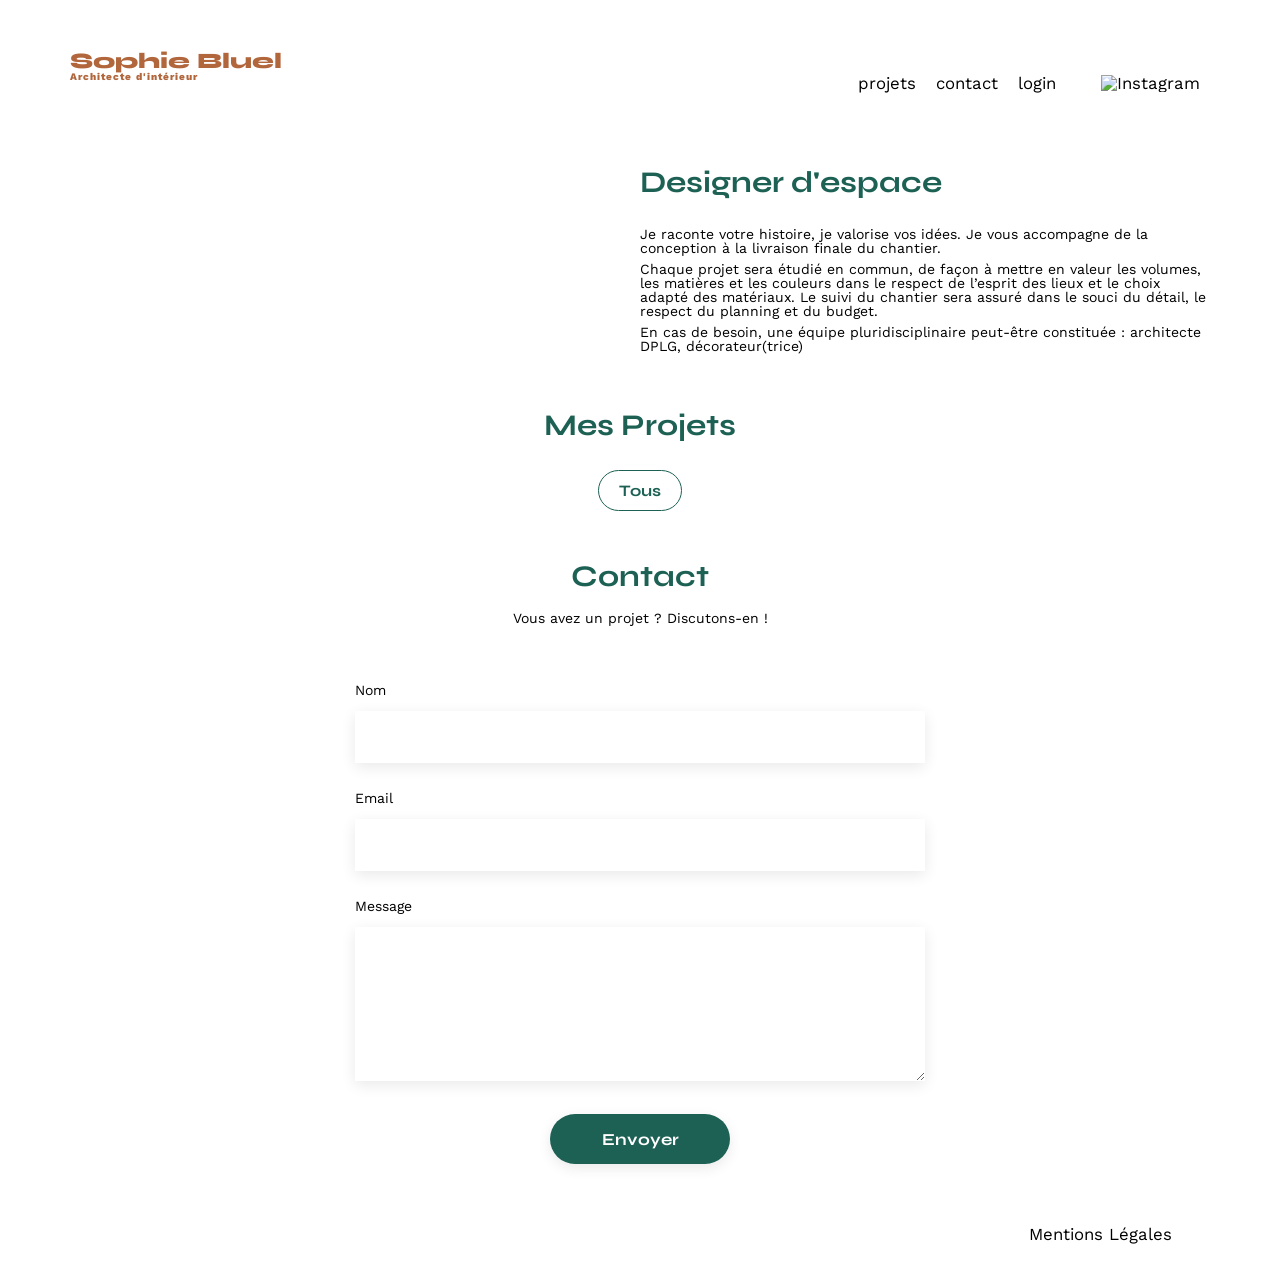
==== FrontEnd/index.html @ 114175ca "Merge b07955d973a22fbc5190216013fa1b9a72b80af2 into 6a2c506137b796007bea03a1b66c181519f3fa3a" ====
<!DOCTYPE html>
<html lang="fr">

<head>
	<meta charset="UTF-8">
	<title>Sophie Bluel - Architecte d'intérieur</title>
	<meta name="viewport" content="width=device-width, initial-scale=1.0">
	<link rel="preconnect" href="https://fonts.googleapis.com">
	<link rel="preconnect" href="https://fonts.gstatic.com" crossorigin>
	<link href="https://fonts.googleapis.com/css2?family=Syne:wght@700;800&family=Work+Sans&display=swap"
		rel="stylesheet">
	<meta name="description" content="">
	<link rel="stylesheet" href="./assets/style.css">
	<script src="https://kit.fontawesome.com/73db696eb9.js" crossorigin="anonymous"></script>
</head>

<body>
	<div class="modaleGrey"></div>
		<dialog class="fermetureModale"><button id="close_back_galery">X</button>
			<!-- <span><i class="fa-solid fa-xmark"></i></span> -->
			<p>Galerie photo</p>

			<div id="back_galery" class="trash-absolute"></div>
			<!-- <span><i class="fa-solid fa-xmark"></i></span> -->

			<form method="dialog">
				<div>
				</div>

				<div class="trait">
				</div>
				<input type="submit" value="Ajouter une photo">
			</form>
		</dialog>
	

	<header>
		<h1>Sophie Bluel <span>Architecte d'intérieur</span></h1>
		<nav>
			<ul>
				<li><a href="#portfolio">projets</a></li>
				<li><a href="#contact">contact</a></li>
				<li id="login_link"><a href="./login.html">login</a></li>
				<li class="insta"><img src="./assets/icons/instagram.png" alt="Instagram"></li>
			</ul>
		</nav>
	</header>
	<main>
		<section id="introduction">
			<figure>
				<img src="./assets/images/sophie-bluel.png" alt="">
			</figure>
			<article>
				<h2>Designer d'espace</h2>
				<p>Je raconte votre histoire, je valorise vos idées. Je vous accompagne de la conception à la livraison
					finale du chantier.</p>
				<p>Chaque projet sera étudié en commun, de façon à mettre en valeur les volumes, les matières et les
					couleurs dans le respect de l’esprit des lieux et le choix adapté des matériaux. Le suivi du
					chantier sera assuré dans le souci du détail, le respect du planning et du budget.</p>
				<p>En cas de besoin, une équipe pluridisciplinaire peut-être constituée : architecte DPLG,
					décorateur(trice)</p>
			</article>
		</section>
		<section id="portfolio">
			<!-- <img class="logo-Modifier"  src="assets/images/Vector (8).png" alt="logo"> -->
			<h2>Mes Projets</h2>
			<div id="images" class="gallery">
				<figure>
					<img src="assets/images/abajour-tahina.png" alt="Abajour Tahina">
					<figcaption>Abajour Tahina</figcaption>
				</figure>
				<figure>
					<img src="assets/images/appartement-paris-v.png" alt="Appartement Paris V">
					<figcaption>Appartement Paris V</figcaption>
				</figure>
				<figure>
					<img src="assets/images/restaurant-sushisen-londres.png" alt="Restaurant Sushisen - Londres">
					<figcaption>Restaurant Sushisen - Londres</figcaption>
				</figure>
				<figure>
					<img src="assets/images/la-balisiere.png" alt="Villa “La Balisiere” - Port Louis">
					<figcaption>Villa “La Balisiere” - Port Louis</figcaption>
				</figure>
				<figure>
					<img src="assets/images/structures-thermopolis.png" alt="Structures Thermopolis">
					<figcaption>Structures Thermopolis</figcaption>
				</figure>
				<figure>
					<img src="assets/images/appartement-paris-x.png" alt="Appartement Paris X">
					<figcaption>Appartement Paris X</figcaption>
				</figure>
				<figure>
					<img src="assets/images/le-coteau-cassis.png" alt="Pavillon “Le coteau” - Cassis">
					<figcaption>Pavillon “Le coteau” - Cassis</figcaption>
				</figure>
				<figure>
					<img src="assets/images/villa-ferneze.png" alt="Villa Ferneze - Isola d’Elba">
					<figcaption>Villa Ferneze - Isola d’Elba</figcaption>
				</figure>
				<figure>
					<img src="assets/images/appartement-paris-xviii.png" alt="Appartement Paris XVIII">
					<figcaption>Appartement Paris XVIII</figcaption>
				</figure>
				<figure>
					<img src="assets/images/bar-lullaby-paris.png" alt="Bar “Lullaby” - Paris">
					<figcaption>Bar “Lullaby” - Paris</figcaption>
				</figure>
				<figure>
					<img src="assets/images/hotel-first-arte-new-delhi.png" alt="Hotel First Arte - New Delhi">
					<figcaption>Hotel First Arte - New Delhi</figcaption>
				</figure>
			</div>
		</section>
		<section id="contact">
			<h2>Contact</h2>
			<p>Vous avez un projet ? Discutons-en !</p>
			<form action="#" method="post">
				<label for="name">Nom</label>
				<input type="text" name="name" id="name">
				<label for="email">Email</label>
				<input type="email" name="email" id="email">
				<label for="message">Message</label>
				<textarea name="message" id="message" cols="30" rows="10"></textarea>
				<input type="submit" value="Envoyer">
			</form>
		</section>
	</main>

	<footer>
		<nav>
			<ul>
				<li>Mentions Légales</li>
			</ul>
		</nav>
	</footer>
	<script src="./js/functions.js"></script>
	<script src="./js/categories.js" defer></script>
	<script src="./js/works.js" defer></script>
	<script src="./js/fetch.js" defer></script>
	<script src="./index.js" defer></script>
</body>

</html>
---- FrontEnd/assets/style.css ----
/* http://meyerweb.com/eric/tools/css/reset/
   v2.0 | 20110126
   License: none (public domain)
*/

html,
body,
div,
span,
applet,
object,
iframe,
h1,
h2,
h3,
h4,
h5,
h6,
p,
blockquote,
pre,
a,
abbr,
acronym,
address,
big,
cite,
code,
del,
dfn,
em,
img,
ins,
kbd,
q,
s,
samp,
small,
strike,
strong,
sub,
sup,
tt,
var,
b,
u,
i,
center,
dl,
dt,
dd,
ol,
ul,
li,
fieldset,
form,
label,
legend,
table,
caption,
tbody,
tfoot,
thead,
tr,
th,
td,
article,
aside,
canvas,
details,
embed,
figure,
figcaption,
footer,
header,
hgroup,
menu,
nav,
output,
ruby,
section,
summary,
time,
mark,
audio,
video {
	margin: 0;
	padding: 0;
	border: 0;
	font-size: 100%;
	font: inherit;
	vertical-align: baseline;
}

/* HTML5 display-role reset for older browsers */
article,
aside,
details,
figcaption,
figure,
footer,
header,
hgroup,
menu,
nav,
section {
	display: block;
}

body {
	line-height: 1;
}

ol,
ul {
	list-style: none;
}

blockquote,
q {
	quotes: none;
}

blockquote:before,
blockquote:after,
q:before,
q:after {
	content: '';
	content: none;
}

table {
	border-collapse: collapse;
	border-spacing: 0;
}

/** end reset css**/
body {
	max-width: 1140px;
	margin: auto;
	font-family: 'Work Sans';
	font-size: 14px;
}

header {
	display: flex;
	justify-content: space-between;
	margin: 50px 0
}

section {
	margin: 50px 0
}

h1 {
	display: flex;
	flex-direction: column;
	font-family: 'Syne';
	font-size: 22px;
	font-weight: 800;
	color: #B1663C
}

h1>span {
	font-family: 'Work Sans';
	font-size: 10px;
	letter-spacing: 0.1em;
	;
}

h2 {
	font-family: 'Syne';
	font-weight: 700;
	font-size: 30px;
	color: #1D6154
}

nav ul {
	display: flex;
	align-items: center;
	list-style-type: none;

}

nav li {
	padding: 0 10px;
	font-size: 1.2em;
}

li:hover {
	color: #B1663C;
}

#introduction {
	display: flex;
	align-items: center;
}

#introduction figure {
	flex: 1
}

#introduction img {
	display: block;
	margin: auto;
	width: 80%;
}

#introduction article {
	flex: 1
}

#introduction h2 {
	margin-bottom: 1em;
}

#introduction p {
	margin-bottom: 0.5em;
}

#portfolio h2 {
	text-align: center;
	margin-bottom: 1em;
}

.gallery {
	width: 100%;
	display: grid;
	grid-template-columns: 1fr 1fr 1fr;
	grid-column-gap: 20px;
	grid-row-gap: 20px;
}

.gallery img {
	width: 100%;

}

#contact {
	width: 50%;
	margin: auto;
}

#contact>* {
	text-align: center;

}

#contact h2 {
	margin-bottom: 20px;
}

#contact form {
	text-align: left;
	margin-top: 30px;
	display: flex;
	flex-direction: column;
}

#contact input {
	height: 50px;
	font-size: 1.2em;
	border: none;
	box-shadow: 0px 4px 14px rgba(0, 0, 0, 0.09);
}

#contact label {
	margin: 2em 0 1em 0;
}

#contact textarea {
	border: none;
	box-shadow: 0px 4px 14px rgba(0, 0, 0, 0.09);
}

input[type="submit"] {
	font-family: 'Syne';
	font-weight: 700;
	color: white;
	background-color: #1D6154;
	margin: 2em auto;
	width: 180px;
	text-align: center;
	border-radius: 60px;
}

footer nav ul {
	display: flex;
	justify-content: flex-end;
	margin: 2em
}

/* MODALE */

.fermetureModale {

	width: 75%;
	height: 409px;
	top: 20%;
	left: 12.5%;
	border-radius: 10px;
	overflow-y: scroll;
	z-index: 2
}

.galery-item {
	width: 70px;
}
.galery-item img {
	width: 100%;
}

.fermetureModale p,
input {
	display: flex;
	text-align: center;
	justify-content: center;
}

.fermetureModale p {
	padding-top: 40px;
	font-family: Work Sans;
	font-size: 26px;
	font-weight: 400;
	line-height: 30px;
	letter-spacing: 0em;
	text-align: center;

}

.fermetureModale button {
	font-weight: bolder;
	background-color: white;
	border: transparent;
	float: right;
}


#back_galery,
img {

	display: grid;
	grid-template-columns: 1fr 1fr 1fr 1fr 1fr;
	grid-column-gap: 10px;
	padding-left: 25px;
	padding-top: 25px;
	padding-bottom: 25px;
	
	
}
.image {
	position: relative;
}

.fa-solid  .fa-trash-can {
	position: absolute;
}



.trait
{
	margin: auto;
width:400px;
border:1px solid black;

border: 1px solid #B3B3B3; 








}
 .modaleGrey {
	display: flex;
    background: #0000004D;
} 
.modaleGrey.opened {
	position: fixed;
    width: 100vw;
    top: 0;
    left: 0;
    bottom: 0;
    right: 0;
    height: 100vh;
	z-index: 1;
}

/* img {
	
}
.fa-solid  {
	background-color: pink;
	position: absolute;
} */
/* .fa-solid {

}
.galerie  img {
	
} */

/* .trash-absolute{
	position: relative;
} */
/* .back_galery .image  {
	position: relative;
}
/* .fa-solid , .fa-trash-can  {
	background-color: red;
	position: absolute;

} */


button {
	font-family: 'Syne';
	padding: 10px 20px;
	margin: 0 5px;
	border: 1px solid #1D6154;
	border-radius: 25px;
	color: #1D6154;
	background-color: white;
	font-size: 16px;
	font-weight: 700;
	cursor: pointer;

	transition: all 400ms;

}

button:active,
button:hover,
button.selected {
	background-color: #1D6154;
	color: white;
	transform: scale(0.99);
}

.categories {
	justify-content: center;
	text-align: center;
	align-items: center;
}

li a {
	color: black;
	text-decoration: none;
}

h2 button {
	background-color: white;
	border: white;
	color: #000000;
	font-weight: lighter;
	font-family: Work Sans;
	font-size: 14px;
	font-weight: 400;
	line-height: 16px;
	letter-spacing: 0em;
	text-align: center;

}

.logo-Modifier {
	width: 15.58px;
	height: 15.58px;
	top: 735px;
	left: 846px;

}

/* .logo-Modifier h2 {
	display: flex;
}

#portfolio    button .logo-Modifier {
	display: inline;
	justify-content: center;
} */

figcaption {
	padding-left: 25px;
}

.insta {
	/* padding-bottom: 10px; */
	/* padding: 0;
	margin: 0; */

}
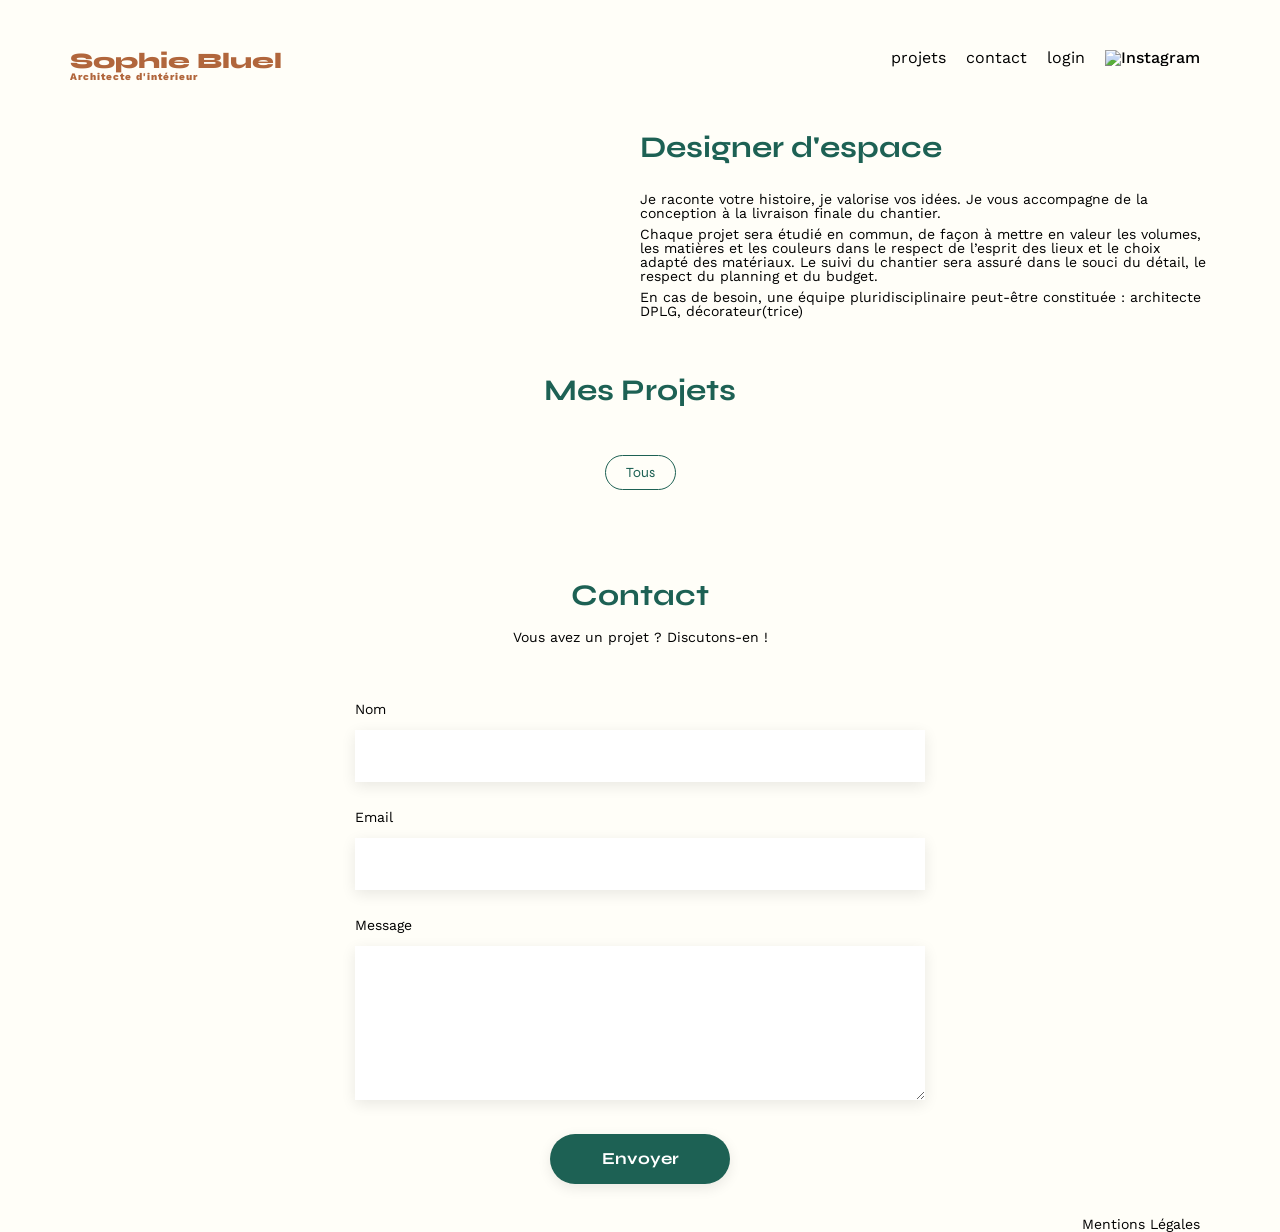
==== commit 695675d9: "Merge 4afb809fd4daee05f234c0c4bb72865e2c41f812 into 6a2c506137b796007bea03a1b66c181519f3fa3a" ====
--- a/FrontEnd/index.html
+++ b/FrontEnd/index.html
@@ -1,143 +1,148 @@
 <!DOCTYPE html>
 <html lang="fr">
-
 <head>
 	<meta charset="UTF-8">
 	<title>Sophie Bluel - Architecte d'intérieur</title>
 	<meta name="viewport" content="width=device-width, initial-scale=1.0">
 	<link rel="preconnect" href="https://fonts.googleapis.com">
 	<link rel="preconnect" href="https://fonts.gstatic.com" crossorigin>
-	<link href="https://fonts.googleapis.com/css2?family=Syne:wght@700;800&family=Work+Sans&display=swap"
-		rel="stylesheet">
+	<link href="https://fonts.googleapis.com/css2?family=Syne:wght@700;800&family=Work+Sans&display=swap" rel="stylesheet">
 	<meta name="description" content="">
 	<link rel="stylesheet" href="./assets/style.css">
-	<script src="https://kit.fontawesome.com/73db696eb9.js" crossorigin="anonymous"></script>
+	<script type="module" src="index.js"></script>
+	<script src="https://kit.fontawesome.com/e547d28caf.js" crossorigin="anonymous"></script>
+		
 </head>
+<body>
+<header>
+	<div>
+        <p id="bandeau-edition"><i class="fa-regular fa-pen-to-square"></i> Mode édition</p>
+    </div>
+    <div id="title-and-nav">
+        <a href="index.html">
+    <h1>Sophie Bluel <span>Architecte d'intérieur</span></h1>
+        </a>
+	<nav>
+		<ul>
+			<li>projets</li>
+			<li>contact</li>
+			<a>
+				<li id="authText">login</li>
+			</a>
+			<li><img src="./assets/icons/instagram.png" alt="Instagram"></li>
+		</ul>
+	</nav>
+	</div>
+</header>
+<main>
+	<section id="introduction">
+		<figure>
+			<img src="./assets/images/sophie-bluel.png" alt="">
+		</figure>
+		<article>
+			<h2>Designer d'espace</h2>
+			<p>Je raconte votre histoire, je valorise vos idées. Je vous accompagne de la conception à la livraison finale du chantier.</p>
+			<p>Chaque projet sera étudié en commun, de façon à mettre en valeur les volumes, les matières et les couleurs dans le respect de l’esprit des lieux et le choix adapté des matériaux. Le suivi du chantier sera assuré dans le souci du détail, le respect du planning et du budget.</p>
+			<p>En cas de besoin, une équipe pluridisciplinaire peut-être constituée : architecte DPLG, décorateur(trice)</p>
+		</article>
+	</section>
 
-<body>
-	<div class="modaleGrey"></div>
-		<dialog class="fermetureModale"><button id="close_back_galery">X</button>
-			<!-- <span><i class="fa-solid fa-xmark"></i></span> -->
-			<p>Galerie photo</p>
+	<section id="portfolio">
+		<div id="mes-projets-logged-in">
+		<h2>Mes Projets</h2>
+		<button id="openModal"><i class="fa-regular fa-pen-to-square"></i> modifier</button>
+		</div>
+		<div id="categories_id" class="categories">
+			<button id="Tous">Tous</button>
+		</div>
+		<div id="gallery_id" class="gallery">
+		</div>
+	</section>
 
-			<div id="back_galery" class="trash-absolute"></div>
-			<!-- <span><i class="fa-solid fa-xmark"></i></span> -->
+	<section id="firstModal" class="modal">
+		<div class="modal-content">
+			<i class="close-modal fa-solid fa-xmark"></i>
+			<h3 class="titre-modal">Galerie photo</h3>
+				<div id="mini_gallery_id" class="mini_gallery">
+				</div>
+			</br>
+			<hr style="border: 0; border-top: 1px solid #888;">
+			<div id="addPhotoModal-btn-zone">
+				<button id="addPhotoModalBtn" class="ajoutPhoto">Ajouter une photo</button>	
+			</div>
+		</div>
+	</section>
 
-			<form method="dialog">
-				<div>
+	<section id="addPhotoModal" class="modal">
+		<div class="modal-content">
+			<button class="return-button"><i class="fa-solid fa-arrow-left"></i></button>
+			<i class="close-modal fa-solid fa-xmark"></i>
+			<h3 class="titre-modal">Ajout d'une photo</h3>
+			<form enctype="multipart/form-data" action="#" method="post" id="photoPost">
+			
+		<div id="grey-input-zone">
+			<i id="photo-icon" class="fa-regular fa-image"></i>
+			<div id="imagePreviewContainer">
+				<img id="imagePreview" style="display: none;" alt="Image Preview" />
+			</div>
+			<div id="input-file-div">
+				<label for="imageUrl" id="button-add-photo">
+					<p id="text-add-photo">+ Ajouter Photo</p>
+					<input type="file" name="file" id="imageUrl" required/>
+				</label>
+			</br>
+		</div>
+		<p id="subtext-add-photo">jpg, png : 4mo max</p>
+		</div>
+				<label>Titre</label>
+			</br>
+				<input type="text" name="titre" id="titrePhoto" required>
+			</br>
+				<label>Catégorie</label>
+			</br>
+				<select type="number" name="categorie" id="categoriePhoto" required>
+				<option value="0">Sélectionnez une catégorie</option>
+				<option value="1">1 = Objets</option>
+				<option value="2">2 = Appartements</option>
+				<option value="3">3 = Hotels & restaurants</option>
+				</select>
+				<div id="champsRequis" class="champsRequis">
+					Merci de compléter les champs requis
 				</div>
+				<div id="success-message" class="success-message">
+					La photo a bien été ajoutée à la galerie
+				</div>
+			</br>
+			<hr style="border: 0; border-top: 1px solid #888;">
+			<div id="validerModal-zone">
+			<button type="submit" class="disabled" id="validerModal">Valider</button>
+		</div>
+		</form>
+		</div>
+	</section>
 
-				<div class="trait">
-				</div>
-				<input type="submit" value="Ajouter une photo">
-			</form>
-		</dialog>
-	
+	<section id="contact">
+		<h2>Contact</h2>
+		<p>Vous avez un projet ? Discutons-en !</p>
+		<form action="#" method="post">
+			<label for="name">Nom</label>
+			<input type="text" name="name" id="name">
+			<label for="email">Email</label>
+			<input type="email" name="email" id="email">
+			<label for="message">Message</label>
+			<textarea name="message" id="message" cols="30" rows="10"></textarea>
+			<input type="submit" value="Envoyer">
+		</form>
+	</section>
+</main>
 
-	<header>
-		<h1>Sophie Bluel <span>Architecte d'intérieur</span></h1>
-		<nav>
-			<ul>
-				<li><a href="#portfolio">projets</a></li>
-				<li><a href="#contact">contact</a></li>
-				<li id="login_link"><a href="./login.html">login</a></li>
-				<li class="insta"><img src="./assets/icons/instagram.png" alt="Instagram"></li>
-			</ul>
-		</nav>
-	</header>
-	<main>
-		<section id="introduction">
-			<figure>
-				<img src="./assets/images/sophie-bluel.png" alt="">
-			</figure>
-			<article>
-				<h2>Designer d'espace</h2>
-				<p>Je raconte votre histoire, je valorise vos idées. Je vous accompagne de la conception à la livraison
-					finale du chantier.</p>
-				<p>Chaque projet sera étudié en commun, de façon à mettre en valeur les volumes, les matières et les
-					couleurs dans le respect de l’esprit des lieux et le choix adapté des matériaux. Le suivi du
-					chantier sera assuré dans le souci du détail, le respect du planning et du budget.</p>
-				<p>En cas de besoin, une équipe pluridisciplinaire peut-être constituée : architecte DPLG,
-					décorateur(trice)</p>
-			</article>
-		</section>
-		<section id="portfolio">
-			<!-- <img class="logo-Modifier"  src="assets/images/Vector (8).png" alt="logo"> -->
-			<h2>Mes Projets</h2>
-			<div id="images" class="gallery">
-				<figure>
-					<img src="assets/images/abajour-tahina.png" alt="Abajour Tahina">
-					<figcaption>Abajour Tahina</figcaption>
-				</figure>
-				<figure>
-					<img src="assets/images/appartement-paris-v.png" alt="Appartement Paris V">
-					<figcaption>Appartement Paris V</figcaption>
-				</figure>
-				<figure>
-					<img src="assets/images/restaurant-sushisen-londres.png" alt="Restaurant Sushisen - Londres">
-					<figcaption>Restaurant Sushisen - Londres</figcaption>
-				</figure>
-				<figure>
-					<img src="assets/images/la-balisiere.png" alt="Villa “La Balisiere” - Port Louis">
-					<figcaption>Villa “La Balisiere” - Port Louis</figcaption>
-				</figure>
-				<figure>
-					<img src="assets/images/structures-thermopolis.png" alt="Structures Thermopolis">
-					<figcaption>Structures Thermopolis</figcaption>
-				</figure>
-				<figure>
-					<img src="assets/images/appartement-paris-x.png" alt="Appartement Paris X">
-					<figcaption>Appartement Paris X</figcaption>
-				</figure>
-				<figure>
-					<img src="assets/images/le-coteau-cassis.png" alt="Pavillon “Le coteau” - Cassis">
-					<figcaption>Pavillon “Le coteau” - Cassis</figcaption>
-				</figure>
-				<figure>
-					<img src="assets/images/villa-ferneze.png" alt="Villa Ferneze - Isola d’Elba">
-					<figcaption>Villa Ferneze - Isola d’Elba</figcaption>
-				</figure>
-				<figure>
-					<img src="assets/images/appartement-paris-xviii.png" alt="Appartement Paris XVIII">
-					<figcaption>Appartement Paris XVIII</figcaption>
-				</figure>
-				<figure>
-					<img src="assets/images/bar-lullaby-paris.png" alt="Bar “Lullaby” - Paris">
-					<figcaption>Bar “Lullaby” - Paris</figcaption>
-				</figure>
-				<figure>
-					<img src="assets/images/hotel-first-arte-new-delhi.png" alt="Hotel First Arte - New Delhi">
-					<figcaption>Hotel First Arte - New Delhi</figcaption>
-				</figure>
-			</div>
-		</section>
-		<section id="contact">
-			<h2>Contact</h2>
-			<p>Vous avez un projet ? Discutons-en !</p>
-			<form action="#" method="post">
-				<label for="name">Nom</label>
-				<input type="text" name="name" id="name">
-				<label for="email">Email</label>
-				<input type="email" name="email" id="email">
-				<label for="message">Message</label>
-				<textarea name="message" id="message" cols="30" rows="10"></textarea>
-				<input type="submit" value="Envoyer">
-			</form>
-		</section>
-	</main>
+<footer>
+	<nav>
+		<ul>
+			<li>Mentions Légales</li>
+		</ul>
+	</nav>
+</footer>
 
-	<footer>
-		<nav>
-			<ul>
-				<li>Mentions Légales</li>
-			</ul>
-		</nav>
-	</footer>
-	<script src="./js/functions.js"></script>
-	<script src="./js/categories.js" defer></script>
-	<script src="./js/works.js" defer></script>
-	<script src="./js/fetch.js" defer></script>
-	<script src="./index.js" defer></script>
 </body>
-
-</html>+</html>
--- a/FrontEnd/assets/style.css
+++ b/FrontEnd/assets/style.css
@@ -3,87 +3,19 @@
    License: none (public domain)
 */
 
-html,
-body,
-div,
-span,
-applet,
-object,
-iframe,
-h1,
-h2,
-h3,
-h4,
-h5,
-h6,
-p,
-blockquote,
-pre,
-a,
-abbr,
-acronym,
-address,
-big,
-cite,
-code,
-del,
-dfn,
-em,
-img,
-ins,
-kbd,
-q,
-s,
-samp,
-small,
-strike,
-strong,
-sub,
-sup,
-tt,
-var,
-b,
-u,
-i,
-center,
-dl,
-dt,
-dd,
-ol,
-ul,
-li,
-fieldset,
-form,
-label,
-legend,
-table,
-caption,
-tbody,
-tfoot,
-thead,
-tr,
-th,
-td,
-article,
-aside,
-canvas,
-details,
-embed,
-figure,
-figcaption,
-footer,
-header,
-hgroup,
-menu,
-nav,
-output,
-ruby,
-section,
-summary,
-time,
-mark,
-audio,
-video {
+html, body, div, span, applet, object, iframe,
+h1, h2, h3, h4, h5, h6, p, blockquote, pre,
+a, abbr, acronym, address, big, cite, code,
+del, dfn, em, img, ins, kbd, q, s, samp,
+small, strike, strong, sub, sup, tt, var,
+b, u, i, center,
+dl, dt, dd, ol, ul, li,
+fieldset, form, label, legend,
+table, caption, tbody, tfoot, thead, tr, th, td,
+article, aside, canvas, details, embed,
+figure, figcaption, footer, header, hgroup,
+menu, nav, output, ruby, section, summary,
+time, mark, audio, video {
 	margin: 0;
 	padding: 0;
 	border: 0;
@@ -91,68 +23,49 @@
 	font: inherit;
 	vertical-align: baseline;
 }
-
 /* HTML5 display-role reset for older browsers */
-article,
-aside,
-details,
-figcaption,
-figure,
-footer,
-header,
-hgroup,
-menu,
-nav,
-section {
+article, aside, details, figcaption, figure,
+footer, header, hgroup, menu, nav, section {
 	display: block;
 }
-
 body {
 	line-height: 1;
 }
-
-ol,
-ul {
+ol, ul {
 	list-style: none;
 }
-
-blockquote,
-q {
+blockquote, q {
 	quotes: none;
 }
-
-blockquote:before,
-blockquote:after,
-q:before,
-q:after {
+blockquote:before, blockquote:after,
+q:before, q:after {
 	content: '';
 	content: none;
 }
-
 table {
 	border-collapse: collapse;
 	border-spacing: 0;
 }
 
-/** end reset css**/
+	/** end reset css**/
+
 body {
+	background-color: #FFFEF8;
+}
+
+
+main {
 	max-width: 1140px;
-	margin: auto;
-	font-family: 'Work Sans';
-	font-size: 14px;
-}
-
-header {
-	display: flex;
-	justify-content: space-between;
-	margin: 50px 0
+	margin:auto;
+	font-family: 'Work Sans' ;
+	font-size: 14px;
 }
 
 section {
 	margin: 50px 0
 }
 
-h1 {
+h1{
 	display: flex;
 	flex-direction: column;
 	font-family: 'Syne';
@@ -161,45 +74,75 @@
 	color: #B1663C
 }
 
-h1>span {
+h1 > span {
 	font-family: 'Work Sans';
-	font-size: 10px;
+	font-size:10px;
 	letter-spacing: 0.1em;
-	;
-}
-
-h2 {
+;
+}
+
+h2{
 	font-family: 'Syne';
 	font-weight: 700;
 	font-size: 30px;
 	color: #1D6154
 }
 
+h3{
+	font-family: 'Work Sans';
+	font-weight: 300;
+	font-size: 20px;
+	color: black;
+	justify-content: center;
+}
+
 nav ul {
 	display: flex;
 	align-items: center;
 	list-style-type: none;
 
 }
-
 nav li {
 	padding: 0 10px;
-	font-size: 1.2em;
+}
+
+nav img {
+	width: 50%;
+	font-weight: 500;
 }
 
 li:hover {
 	color: #B1663C;
 }
 
+a {text-decoration: none; }
+
+#bandeau-edition{
+	font-family: 'Work Sans' ;
+    color: white;
+    background-color: black;
+    text-align: center;
+    padding-block: 20px;
+    display: none;
+    margin: none;
+}
+
+#title-and-nav{
+    display: flex;
+    justify-content: space-between;
+	margin:auto;
+	margin-top: 50px;
+	max-width: 1140px;
+	font-family: 'Work Sans';
+}
+
 #introduction {
 	display: flex;
 	align-items: center;
 }
-
 #introduction figure {
 	flex: 1
 }
-
 #introduction img {
 	display: block;
 	margin: auto;
@@ -209,7 +152,6 @@
 #introduction article {
 	flex: 1
 }
-
 #introduction h2 {
 	margin-bottom: 1em;
 }
@@ -218,10 +160,56 @@
 	margin-bottom: 0.5em;
 }
 
+#authText {
+	cursor: pointer;
+}
+
 #portfolio h2 {
 	text-align: center;
 	margin-bottom: 1em;
 }
+#mes-projets-logged-in {
+	display: flex;
+	flex-direction: row;
+	justify-content: center;
+	align-items: center;
+}
+
+#openModal {
+	border: none;
+	padding-left: 20px;
+	height: 12px;
+	background-color: transparent;
+	margin: 0px 0px 30px;
+	cursor: pointer;
+}
+
+#categories_id {
+	display: flex;
+	justify-content: center;
+}
+
+#categories_id button {
+font-family: "Syne";
+	font-size: 14px;
+	font-weight: 200;
+	margin-top: 20px;
+	margin-bottom: 40px;
+	margin-inline: 5px;
+	padding: 8px 20px;
+	color: #1D6154;
+	background-color: #FFFEF8;
+	border: solid 1px #1D6154;
+	border-radius: 40px;
+}
+
+#categories_id button:hover {
+	font-family: "Syne";
+		padding: 8px 20px;
+		color: white;
+		background-color: #1D6154;
+		cursor: pointer;
+	}
 
 .gallery {
 	width: 100%;
@@ -233,26 +221,240 @@
 
 .gallery img {
 	width: 100%;
-
-}
+}
+
+/* The Modal (background) applied to firstModal and AddPhotoModal */
+.modal {
+	display: none; /* Hidden by default */
+	position: fixed; /* Stay in place */
+	z-index: 1; /* Sit on top */
+	left: 0;
+	top: 0;
+	width: 100%; /* Width */
+	height: 100%; /* Full height */
+	overflow: auto; /* Enable scroll if needed */
+	background-color: rgb(0,0,0); /* Fallback color */
+	background-color: rgba(0,0,0,0.4); /* Black w/ opacity */
+	margin: 0 auto;
+    justify-content: center;
+    align-items: center;
+}
+  
+  /* Modal Content/Box */
+  .modal-content {
+	background-color: #fefefe;
+	border-radius: 20px;
+	padding-left: 100px;
+	padding-right: 80px;
+	border: 1px solid #888;
+	width: 40%; 
+  }
+  
+  /* The Close Button */
+
+  .close-modal {
+	padding-top: 20px;
+	color: black;
+	float: right;
+	font-size: 20px;
+	font-weight: bold;
+  }
+  
+  .close-modal:hover,
+  .close-modal:focus {
+	cursor: pointer;
+	color: black;
+	text-decoration: none;
+	cursor: pointer;
+  }
+
+.titre-modal {
+	margin: 40px;
+	position: relative;
+	text-align: center;
+}
+
+	/* First Modal */
+
+#addPhotoModal-btn-zone {
+	display: flex;
+    flex-direction: column;
+    align-items: center;
+    justify-content: center;
+	margin-bottom: 30px;
+}
+
+#addPhotoModalBtn {
+	font-family: "Syne";
+	font-size: 14px;
+	margin-top: 20px;
+	margin-bottom: 20px;
+	padding: 10px 40px;
+	color: white;
+	background-color: #1D6154;
+	border: none;
+	border-radius: 40px;
+	cursor: pointer;
+}
+
+#imagePreviewContainer {
+    text-align: center;
+}
+
+#imagePreview {
+    max-width: 100%; 
+    max-height: 150px; 
+}
+
+	/* Add Photo Modal */
+
+#validerModal-zone {
+	display: flex;
+    flex-direction: column;
+    align-items: center;
+    justify-content: center;
+	margin-bottom: 30px;
+}
+
+#validerModal.disabled {
+	font-family: 'Syne';
+	font-size: 14px;
+	margin-top: 20px;
+	margin-bottom: 20px;
+    padding: 10px 80px; 
+	color: white;
+	background-color:#A7A7A7;
+	border: none;
+	border-radius: 40px;
+	opacity: 0.5;
+}
+
+#validerModal.enabled {
+	font-family: 'Syne';
+	font-size: 14px;
+	margin-top: 20px;
+	margin-bottom: 20px;
+    padding: 10px 80px; 
+	color: white;
+	background-color:#1D6154;
+	cursor: pointer;
+	border: none;
+	border-radius: 40px;
+	opacity: 1;
+}
+
+#champsRequis {
+	color: red;
+	font-size: 14px;
+	margin-top: 5px;
+	display: none;
+}
+
+#success-message {
+	color: green;
+	font-size: 14px;
+	margin-top: 5px;
+	display: none;
+}
+
+#photoPost {
+	margin-bottom: 30px;
+	display: block;
+	justify-content: center;
+}
+
+#photoPost label {
+    margin-top: 10px;
+	margin-bottom: 10px;
+	font-size: 14px;
+}
+
+#categoriePhoto, #titrePhoto {
+	margin-top: 10px;
+	margin-bottom: 30px; 
+    padding: 3px; 
+	border: none;
+	box-shadow: 0 4px 8px rgba(0, 0, 0, 0.1); 
+	width: 100%;
+	height: 30px;
+}
+
+.return-button {
+padding-top: 20px;
+	color: black;
+	float: left;
+	font-size: 20px;
+	font-weight: bold;
+	border: none;
+	background-color: white;
+	cursor: pointer;
+}
+
+
+#grey-input-zone {
+	display: flex;
+    flex-direction: column;
+    align-items: center;
+    justify-content: center;
+    background-color: #E8F1F6;
+	border-radius: 3px;
+	margin-bottom: 30px;
+}
+
+#input-file-div {
+    display: flex;
+	justify-content: center;
+	flex-wrap: wrap;
+}
+
+#imageUrl {
+    display: none; /* Hide the actual file input */
+}
+
+#button-add-photo {
+    padding: 10px 20px;
+    background-color:#CBD6DC;
+    color: #306685;
+	font-weight: 500;
+	font-size: 14px;
+	font-family: "Syne";
+    text-align: center;
+	justify-content: center;
+    border-radius: 50px;
+    cursor: pointer;
+    user-select: none;
+}
+
+#subtext-add-photo {
+    font-size: 10px;
+	text-align: center;
+	margin-bottom: 20px;
+}
+
+#photo-icon {
+    font-size: 60px;
+	color: #CBD6DC;
+	margin-bottom: 5px; 
+	margin-top: 20px;
+}
+
+	/* Contact Form */
 
 #contact {
 	width: 50%;
-	margin: auto;
-}
-
-#contact>* {
-	text-align: center;
-
-}
-
-#contact h2 {
+margin: auto;
+}
+
+#contact > * {
+	text-align: center;
+
+}
+#contact h2{
 	margin-bottom: 20px;
 }
-
 #contact form {
 	text-align: left;
-	margin-top: 30px;
+	margin-top:30px;
 	display: flex;
 	flex-direction: column;
 }
@@ -263,22 +465,20 @@
 	border: none;
 	box-shadow: 0px 4px 14px rgba(0, 0, 0, 0.09);
 }
-
 #contact label {
 	margin: 2em 0 1em 0;
 }
-
 #contact textarea {
 	border: none;
 	box-shadow: 0px 4px 14px rgba(0, 0, 0, 0.09);
 }
 
-input[type="submit"] {
+input[type="submit"]{
 	font-family: 'Syne';
 	font-weight: 700;
 	color: white;
 	background-color: #1D6154;
-	margin: 2em auto;
+	margin : 2em auto ;
 	width: 180px;
 	text-align: center;
 	border-radius: 60px;
@@ -287,208 +487,113 @@
 footer nav ul {
 	display: flex;
 	justify-content: flex-end;
-	margin: 2em
-}
-
-/* MODALE */
-
-.fermetureModale {
-
-	width: 75%;
-	height: 409px;
-	top: 20%;
-	left: 12.5%;
-	border-radius: 10px;
-	overflow-y: scroll;
-	z-index: 2
-}
-
-.galery-item {
-	width: 70px;
-}
-.galery-item img {
-	width: 100%;
-}
-
-.fermetureModale p,
-input {
-	display: flex;
-	text-align: center;
-	justify-content: center;
-}
-
-.fermetureModale p {
-	padding-top: 40px;
-	font-family: Work Sans;
-	font-size: 26px;
-	font-weight: 400;
-	line-height: 30px;
-	letter-spacing: 0em;
-	text-align: center;
-
-}
-
-.fermetureModale button {
-	font-weight: bolder;
+	margin: 2em;
+	max-width: 1140px;
+	margin:auto;
+	font-family: 'Work Sans' ;
+	font-size: 14px;
+	background-color: #FFFEF8;
+}
+
+.categories button {
+	margin: 20px;
+}
+
+#login {
+	display: flex;
+	justify-content: center;	
+}
+
+#login h2 {
+    margin-bottom: 40px; 
+	text-align: center;
+}
+
+#formLogin label {
+    margin-top: 10px;
+	font-size: 12px;
+}
+
+#formLogin input {
+    margin-bottom: 30px; 
+    padding: 3px; 
+	border: none;
+	box-shadow: 0 4px 8px rgba(0, 0, 0, 0.1); 
+	width: 300px;
+	height: 30px;
+}
+
+#seConnecter {
+	font-family: 'Work Sans';
+    margin-top: 10px; 
+    padding: 10px 40px; 
+	color: white;
+	background-color: #1D6154;
+	border: none;
+	border-radius: 40px;
+	display: block;
+	margin: 0 auto;
+	cursor: pointer;
+}
+
+	/* Login button and page */
+
+#login p {
+	font-size: 12px;
+    margin-top: 20px; 
+	text-align: center;
+	text-decoration: underline;
+}
+
+#error-message {
+color: red; 
+display: none
+}
+
+#openModal {
+	display:none;
+}
+
+	/* Figure and Mini-Gallery Image Styles */
+
+#mini_gallery_id {
+	display: flex;
+	flex-wrap: wrap;
+}
+
+.mini_gallery figure {
+    position: relative;
+	justify-content: center;
+    display: inline-block;
+    margin: 10px;
+}
+
+.mini_gallery img {
+    display: block;
+    width: 100px;
+    height: auto;
+}
+
+	/* Trash Can Icon Styles */
+
+.close-mini-gallery {
+    position: absolute;
+    top: 10px;
+    right: 10px;
+    color: white;
+	background-color: black;
+	border-radius: 4px;
+	padding: 4px;
+    font-size: 16px;
+    cursor: pointer;
+}
+
+.close-mini-gallery:hover,
+.close-mini-gallery:focus {
+    color: black;
 	background-color: white;
-	border: transparent;
-	float: right;
-}
-
-
-#back_galery,
-img {
-
-	display: grid;
-	grid-template-columns: 1fr 1fr 1fr 1fr 1fr;
-	grid-column-gap: 10px;
-	padding-left: 25px;
-	padding-top: 25px;
-	padding-bottom: 25px;
-	
-	
-}
-.image {
-	position: relative;
-}
-
-.fa-solid  .fa-trash-can {
-	position: absolute;
-}
-
-
-
-.trait
-{
-	margin: auto;
-width:400px;
-border:1px solid black;
-
-border: 1px solid #B3B3B3; 
-
-
-
-
-
-
-
-
-}
- .modaleGrey {
-	display: flex;
-    background: #0000004D;
-} 
-.modaleGrey.opened {
-	position: fixed;
-    width: 100vw;
-    top: 0;
-    left: 0;
-    bottom: 0;
-    right: 0;
-    height: 100vh;
-	z-index: 1;
-}
-
-/* img {
-	
-}
-.fa-solid  {
-	background-color: pink;
-	position: absolute;
-} */
-/* .fa-solid {
-
-}
-.galerie  img {
-	
-} */
-
-/* .trash-absolute{
-	position: relative;
-} */
-/* .back_galery .image  {
-	position: relative;
-}
-/* .fa-solid , .fa-trash-can  {
-	background-color: red;
-	position: absolute;
-
-} */
-
-
-button {
-	font-family: 'Syne';
-	padding: 10px 20px;
-	margin: 0 5px;
-	border: 1px solid #1D6154;
-	border-radius: 25px;
-	color: #1D6154;
-	background-color: white;
-	font-size: 16px;
-	font-weight: 700;
-	cursor: pointer;
-
-	transition: all 400ms;
-
-}
-
-button:active,
-button:hover,
-button.selected {
-	background-color: #1D6154;
-	color: white;
-	transform: scale(0.99);
-}
-
-.categories {
-	justify-content: center;
-	text-align: center;
-	align-items: center;
-}
-
-li a {
-	color: black;
-	text-decoration: none;
-}
-
-h2 button {
-	background-color: white;
-	border: white;
-	color: #000000;
-	font-weight: lighter;
-	font-family: Work Sans;
-	font-size: 14px;
-	font-weight: 400;
-	line-height: 16px;
-	letter-spacing: 0em;
-	text-align: center;
-
-}
-
-.logo-Modifier {
-	width: 15.58px;
-	height: 15.58px;
-	top: 735px;
-	left: 846px;
-
-}
-
-/* .logo-Modifier h2 {
-	display: flex;
-}
-
-#portfolio    button .logo-Modifier {
-	display: inline;
-	justify-content: center;
-} */
-
-figcaption {
-	padding-left: 25px;
-}
-
-.insta {
-	/* padding-bottom: 10px; */
-	/* padding: 0;
-	margin: 0; */
-
-}+    text-decoration: none;
+}
+
+
+
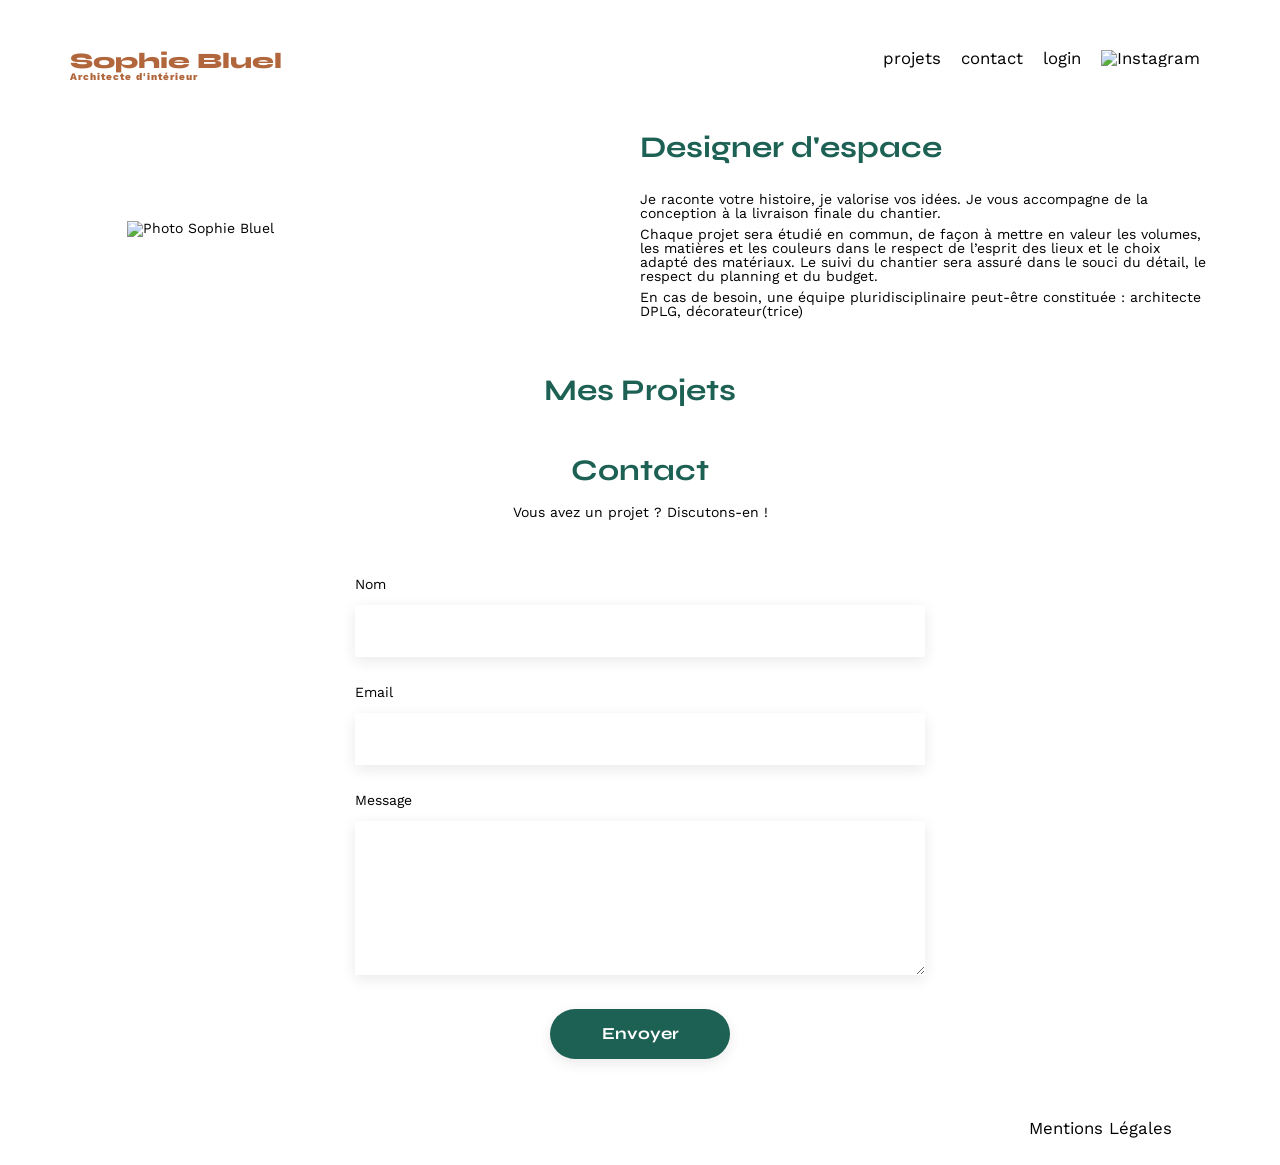
==== commit d9e510c7: "Merge 9587de104d4573cf6427215ce22ef0d969190337 into 6a2c506137b796007bea03a1b66c181519f3fa3a" ====
--- a/FrontEnd/index.html
+++ b/FrontEnd/index.html
@@ -1,148 +1,139 @@
 <!DOCTYPE html>
 <html lang="fr">
-<head>
-	<meta charset="UTF-8">
-	<title>Sophie Bluel - Architecte d'intérieur</title>
-	<meta name="viewport" content="width=device-width, initial-scale=1.0">
-	<link rel="preconnect" href="https://fonts.googleapis.com">
-	<link rel="preconnect" href="https://fonts.gstatic.com" crossorigin>
-	<link href="https://fonts.googleapis.com/css2?family=Syne:wght@700;800&family=Work+Sans&display=swap" rel="stylesheet">
-	<meta name="description" content="">
-	<link rel="stylesheet" href="./assets/style.css">
-	<script type="module" src="index.js"></script>
-	<script src="https://kit.fontawesome.com/e547d28caf.js" crossorigin="anonymous"></script>
-		
-</head>
-<body>
-<header>
-	<div>
-        <p id="bandeau-edition"><i class="fa-regular fa-pen-to-square"></i> Mode édition</p>
-    </div>
-    <div id="title-and-nav">
-        <a href="index.html">
-    <h1>Sophie Bluel <span>Architecte d'intérieur</span></h1>
-        </a>
-	<nav>
-		<ul>
-			<li>projets</li>
-			<li>contact</li>
-			<a>
-				<li id="authText">login</li>
-			</a>
-			<li><img src="./assets/icons/instagram.png" alt="Instagram"></li>
-		</ul>
-	</nav>
-	</div>
-</header>
-<main>
-	<section id="introduction">
-		<figure>
-			<img src="./assets/images/sophie-bluel.png" alt="">
-		</figure>
-		<article>
-			<h2>Designer d'espace</h2>
-			<p>Je raconte votre histoire, je valorise vos idées. Je vous accompagne de la conception à la livraison finale du chantier.</p>
-			<p>Chaque projet sera étudié en commun, de façon à mettre en valeur les volumes, les matières et les couleurs dans le respect de l’esprit des lieux et le choix adapté des matériaux. Le suivi du chantier sera assuré dans le souci du détail, le respect du planning et du budget.</p>
-			<p>En cas de besoin, une équipe pluridisciplinaire peut-être constituée : architecte DPLG, décorateur(trice)</p>
-		</article>
-	</section>
+	<head>
+		<meta charset="UTF-8">
+		<title>Sophie Bluel - Architecte d'intérieur</title>
+		<meta name="viewport" content="width=device-width, initial-scale=1.0">
+		<link rel="preconnect" href="https://fonts.googleapis.com">
+		<link rel="preconnect" href="https://fonts.gstatic.com" crossorigin>
+		<link href="https://fonts.googleapis.com/css2?family=Syne:wght@700;800&family=Work+Sans&display=swap"
+			rel="stylesheet">
+		<meta name="description" content="">
+		<script src="https://kit.fontawesome.com/73f071f21b.js" crossorigin="anonymous"></script>
+		<link rel="stylesheet" href="./assets/style.css">
+	</head>
 
-	<section id="portfolio">
-		<div id="mes-projets-logged-in">
-		<h2>Mes Projets</h2>
-		<button id="openModal"><i class="fa-regular fa-pen-to-square"></i> modifier</button>
-		</div>
-		<div id="categories_id" class="categories">
-			<button id="Tous">Tous</button>
-		</div>
-		<div id="gallery_id" class="gallery">
-		</div>
-	</section>
+	<body class="fontWorkSans font14">
+		<header>
+			<div id="black-bar-edit" style="display: none">
+				<i class="fa-regular fa-pen-to-square" style="color: white;"></i>
+				<p>Mode édition</p>
+			</div>
+			<div class="headerBar flexRow maxWidth1140">
+				<h1 class="fontSyne flexColumn">Sophie Bluel <span class="fontWorkSans">Architecte d'intérieur</span></h1>
+				<nav>
+					<ul class="flexRow">
+						<li><a href=#portfolio>projets</a></li>
+						<li><a href=#contact>contact</a></li>
+						<li id="login-menu"><a href="login.html">login</a></li>
+						<li id="logout-menu" style="display: none">logout</li>
+						<li><img src="./assets/icons/instagram.png" alt="Instagram"></li>
+					</ul>
+				</nav>
+			</div>
+		</header>
+		<main class="marginAuto maxWidth1140">
+			<section class="flexRow alignItemsCenter" id="introduction">
+				<figure>
+					<img src="./assets/images/sophie-bluel.png" alt="Photo Sophie Bluel">
+				</figure>
+				<article>
+					<h2 class="fontSyne">Designer d'espace</h2>
+					<p>Je raconte votre histoire, je valorise vos idées. Je vous accompagne de la conception à la livraison
+						finale du chantier.</p>
+					<p>Chaque projet sera étudié en commun, de façon à mettre en valeur les volumes, les matières et les
+						couleurs dans le respect de l’esprit des lieux et le choix adapté des matériaux. Le suivi du
+						chantier sera assuré dans le souci du détail, le respect du planning et du budget.</p>
+					<p>En cas de besoin, une équipe pluridisciplinaire peut-être constituée : architecte DPLG,
+						décorateur(trice)</p>
+				</article>
+			</section>
+			<section id="portfolio">
+				<div id="title-block" class="flexRow alignItemsCenter">
+					<h2 class="fontSyne textAlignCenter">Mes Projets</h2>
+					<p id="edit-button" style="display:none">
+						<a href=#edit-modal><i class="fa-regular fa-pen-to-square" style="color: black;"></i> modifier</a>
+					</p>
+				</div>
+				<p id="filters" class="textAlignCenter" style="visibility: visible;"></p>
+				<div class="gallery">
+				</div>
+			</section>
+			<section id="contact">
+				<h2 class="fontSyne textAlignCenter">Contact</h2>
+				<p class="textAlignCenter">Vous avez un projet ? Discutons-en !</p>
+				<form class="flexColumn textAlignCenter" action="#" method="post">
+					<label for="name">Nom</label>
+					<input type="text" name="name" id="name">
+					<label for="email">Email</label>
+					<input type="email" name="email" id="email">
+					<label for="message">Message</label>
+					<textarea name="message" id="message" cols="30" rows="10"></textarea>
+					<input class="fontSyne textAlignCenter cursorPointer" type="submit" value="Envoyer">
+				</form>
+			</section>
+			<aside id="edit-modal" class="flexRow alignItemsCenter" style="display: none;">
+				<div class="modalWrapper">
+					<div class="flexRow" id="back-close-block">
+						<p id="back-arrow"><i class="fa-solid fa-arrow-left-long cursorPointer"></i></p>
+						<p id="close-modal"><i class="fa-solid fa-xmark cursorPointer" style="color: black;"></i></p>
+					</div>
+					<div id="work-modal" style="display:none">
+						<h3 class="fontWorkSans">Galerie photo</h3>
+						<div id="gallery-modal"></div>
+						<div id="confirmation-modal" style="display:none;">
+							<div id="confirmation-modal-content" class="textAlignCenter">
+								<p>Êtes-vous sûr de vouloir supprimer ce travail ?</p>
+								<button class="fontSyne" id="confirm-delete">Oui</button>
+								<button class="fontSyne" id="cancel-delete">Annuler</button>
+							</div>
+						</div>
+						<div class="encartBouton textAlignCenter">
+							<button class="fontSyne" id="add-photo-button">Ajouter une photo</button>
+						</div>
+					</div>
+					<div id="form-modal" style="display:none">
+						<h3 class="fontWorkSans">Ajout photo</h3>
+						<form id="form-upload-photo">
+							<div class="flexColumn alignItemsCenter" id="upload-zone">
+								<div id="input-zone" class="uploadZone flexRow">
+									<input id="file-upload" type="file" name="image" accept="image/*" style="display:none">
+									<i id="img-icon" class="fa-regular fa-image"></i>
+									<label for="file-upload" id="file-upload-label"
+										class="flexRow font14 cursorPointer alignItemsCenter">+ Ajouter Photo</label>
+									<p id="file-format-information">jpg, png : 4mo max</p>
+									<div id="error-message-block" class="textAlignCenter"></div>
+								</div>
+								<div id="preview-zone" class="uploadZone flexColumn textAlignCenter"></div>
+							</div>
+							<div class="flexColumn" id="photo-information-fields">
+								<label class="fontWorkSans font14" for="title">Titre</label>
+								<input type="text" name="title" id="title">
+								<label for="category" class="font14">Catégorie</label>
+								<select class="fontWorkSans" id="category" name="category"></select>
+							</div>
+							<div class="encartbutton textAlignCenter">
+								<input class="fontSyne textAlignCenter font14 cursorPointer" id="submit-button"
+									type="submit" value="Valider" disabled="true">
+							</div>
+						</form>
+					</div>
+				</div>
+			</aside>
+			<div id="upload-success-message" class="textAlignCenter">
+				<p>Téléchargement terminé</p>
+			</div>
+		</main>
+		<footer class="marginAuto maxWidth1140">
+			<nav>
+				<ul class="flexRow">
+					<li>Mentions Légales</li>
+				</ul>
+			</nav>
+		</footer>
 
-	<section id="firstModal" class="modal">
-		<div class="modal-content">
-			<i class="close-modal fa-solid fa-xmark"></i>
-			<h3 class="titre-modal">Galerie photo</h3>
-				<div id="mini_gallery_id" class="mini_gallery">
-				</div>
-			</br>
-			<hr style="border: 0; border-top: 1px solid #888;">
-			<div id="addPhotoModal-btn-zone">
-				<button id="addPhotoModalBtn" class="ajoutPhoto">Ajouter une photo</button>	
-			</div>
-		</div>
-	</section>
-
-	<section id="addPhotoModal" class="modal">
-		<div class="modal-content">
-			<button class="return-button"><i class="fa-solid fa-arrow-left"></i></button>
-			<i class="close-modal fa-solid fa-xmark"></i>
-			<h3 class="titre-modal">Ajout d'une photo</h3>
-			<form enctype="multipart/form-data" action="#" method="post" id="photoPost">
-			
-		<div id="grey-input-zone">
-			<i id="photo-icon" class="fa-regular fa-image"></i>
-			<div id="imagePreviewContainer">
-				<img id="imagePreview" style="display: none;" alt="Image Preview" />
-			</div>
-			<div id="input-file-div">
-				<label for="imageUrl" id="button-add-photo">
-					<p id="text-add-photo">+ Ajouter Photo</p>
-					<input type="file" name="file" id="imageUrl" required/>
-				</label>
-			</br>
-		</div>
-		<p id="subtext-add-photo">jpg, png : 4mo max</p>
-		</div>
-				<label>Titre</label>
-			</br>
-				<input type="text" name="titre" id="titrePhoto" required>
-			</br>
-				<label>Catégorie</label>
-			</br>
-				<select type="number" name="categorie" id="categoriePhoto" required>
-				<option value="0">Sélectionnez une catégorie</option>
-				<option value="1">1 = Objets</option>
-				<option value="2">2 = Appartements</option>
-				<option value="3">3 = Hotels & restaurants</option>
-				</select>
-				<div id="champsRequis" class="champsRequis">
-					Merci de compléter les champs requis
-				</div>
-				<div id="success-message" class="success-message">
-					La photo a bien été ajoutée à la galerie
-				</div>
-			</br>
-			<hr style="border: 0; border-top: 1px solid #888;">
-			<div id="validerModal-zone">
-			<button type="submit" class="disabled" id="validerModal">Valider</button>
-		</div>
-		</form>
-		</div>
-	</section>
-
-	<section id="contact">
-		<h2>Contact</h2>
-		<p>Vous avez un projet ? Discutons-en !</p>
-		<form action="#" method="post">
-			<label for="name">Nom</label>
-			<input type="text" name="name" id="name">
-			<label for="email">Email</label>
-			<input type="email" name="email" id="email">
-			<label for="message">Message</label>
-			<textarea name="message" id="message" cols="30" rows="10"></textarea>
-			<input type="submit" value="Envoyer">
-		</form>
-	</section>
-</main>
-
-<footer>
-	<nav>
-		<ul>
-			<li>Mentions Légales</li>
-		</ul>
-	</nav>
-</footer>
-
-</body>
-</html>
+		<script src="./scripts/script.js" defer></script>
+		<script src="./scripts/scriptlogout.js" defer></script>
+		<script src="./scripts/scriptmodale.js" defer></script>
+	</body>
+</html>
--- a/FrontEnd/assets/style.css
+++ b/FrontEnd/assets/style.css
@@ -2,7 +2,6 @@
    v2.0 | 20110126
    License: none (public domain)
 */
-
 html, body, div, span, applet, object, iframe,
 h1, h2, h3, h4, h5, h6, p, blockquote, pre,
 a, abbr, acronym, address, big, cite, code,
@@ -13,7 +12,7 @@
 fieldset, form, label, legend,
 table, caption, tbody, tfoot, thead, tr, th, td,
 article, aside, canvas, details, embed,
-figure, figcaption, footer, header, hgroup,
+figure, figcaption, footer, .headerBar, hgroup,
 menu, nav, output, ruby, section, summary,
 time, mark, audio, video {
 	margin: 0;
@@ -31,6 +30,12 @@
 body {
 	line-height: 1;
 }
+.marginAuto {
+	margin: auto;
+}
+.maxWidth1140 {
+	max-width: 1140px;
+}
 ol, ul {
 	list-style: none;
 }
@@ -46,554 +51,316 @@
 	border-collapse: collapse;
 	border-spacing: 0;
 }
-
-	/** end reset css**/
-
-body {
-	background-color: #FFFEF8;
-}
-
-
-main {
-	max-width: 1140px;
+/** end reset css**/
+.fontWorkSans {
+	font-family: 'Work Sans' ;
+}
+.fontSyne {
+	font-family: 'Syne'
+}
+.textAlignCenter {
+	text-align: center;
+}
+.font14 {
+	font-size: 14px;
+}
+.cursorPointer, li, button {
+	cursor: pointer;
+}
+#introduction img, #contact, #login {
 	margin:auto;
-	font-family: 'Work Sans' ;
-	font-size: 14px;
-}
-
-section {
-	margin: 50px 0
-}
-
+}
+.flexColumn {
+	display:flex;
+	flex-direction: column;
+}
+.flexRow {
+	display: flex;
+}
+.alignItemsCenter, nav ul, #upload-zone, #confirmation-modal {
+	align-items: center;
+}
+#file-upload-label{
+	align-self: center;
+}
+.headerBar, #back-close-block{
+	justify-content: space-between;
+}
+.headerBar{
+	margin: 50px auto;
+}
+section{
+	margin: 50px 0;
+}
 h1{
-	display: flex;
-	flex-direction: column;
-	font-family: 'Syne';
 	font-size: 22px;
 	font-weight: 800;
 	color: #B1663C
 }
-
 h1 > span {
-	font-family: 'Work Sans';
 	font-size:10px;
 	letter-spacing: 0.1em;
-;
-}
-
+}
+a {
+	text-decoration: none;
+	color: black;
+}
 h2{
-	font-family: 'Syne';
 	font-weight: 700;
 	font-size: 30px;
 	color: #1D6154
 }
-
 h3{
-	font-family: 'Work Sans';
-	font-weight: 300;
-	font-size: 20px;
-	color: black;
-	justify-content: center;
+	font-weight: 400;
+	font-size: 26px;
 }
 
 nav ul {
-	display: flex;
-	align-items: center;
 	list-style-type: none;
-
 }
 nav li {
 	padding: 0 10px;
-}
-
-nav img {
-	width: 50%;
-	font-weight: 500;
-}
-
+	font-size: 1.2em;
+}
 li:hover {
 	color: #B1663C;
 }
-
-a {text-decoration: none; }
-
-#bandeau-edition{
-	font-family: 'Work Sans' ;
-    color: white;
-    background-color: black;
-    text-align: center;
-    padding-block: 20px;
-    display: none;
-    margin: none;
-}
-
-#title-and-nav{
-    display: flex;
-    justify-content: space-between;
-	margin:auto;
-	margin-top: 50px;
-	max-width: 1140px;
-	font-family: 'Work Sans';
-}
-
-#introduction {
-	display: flex;
-	align-items: center;
-}
-#introduction figure {
-	flex: 1
+#introduction figure, #introduction article {
+	flex: 1;
 }
 #introduction img {
 	display: block;
-	margin: auto;
+}
+#introduction img, #gallery-modal, #form-upload-photo, #work-modal .encartBouton {
 	width: 80%;
-}
-
-#introduction article {
-	flex: 1
 }
 #introduction h2 {
 	margin-bottom: 1em;
 }
-
 #introduction p {
 	margin-bottom: 0.5em;
 }
-
-#authText {
-	cursor: pointer;
-}
-
-#portfolio h2 {
-	text-align: center;
-	margin-bottom: 1em;
-}
-#mes-projets-logged-in {
-	display: flex;
-	flex-direction: row;
-	justify-content: center;
-	align-items: center;
-}
-
-#openModal {
-	border: none;
-	padding-left: 20px;
-	height: 12px;
-	background-color: transparent;
-	margin: 0px 0px 30px;
-	cursor: pointer;
-}
-
-#categories_id {
-	display: flex;
-	justify-content: center;
-}
-
-#categories_id button {
-font-family: "Syne";
-	font-size: 14px;
-	font-weight: 200;
-	margin-top: 20px;
-	margin-bottom: 40px;
-	margin-inline: 5px;
-	padding: 8px 20px;
-	color: #1D6154;
-	background-color: #FFFEF8;
-	border: solid 1px #1D6154;
-	border-radius: 40px;
-}
-
-#categories_id button:hover {
-	font-family: "Syne";
-		padding: 8px 20px;
-		color: white;
-		background-color: #1D6154;
-		cursor: pointer;
-	}
-
+.gallery, #gallery-modal img, .gallery img, #edit-modal, #confirmation-modal {
+	width: 100%;
+}
 .gallery {
-	width: 100%;
 	display: grid;
 	grid-template-columns: 1fr 1fr 1fr;
 	grid-column-gap: 20px;
 	grid-row-gap: 20px;
 }
-
-.gallery img {
+#gallery-modal {
+	display: grid;
+	grid-template-columns: 1fr 1fr 1fr 1fr 1fr;
+	grid-column-gap: 10px;
+	grid-row-gap: 25px;
+}
+#gallery-modal figure{
+	position: relative;
+}
+.deleteIcon {
+	font-size:11px;
+}
+#work-modal, #form-modal {
+	gap:3em;
+}
+.pDeleteIcon, #black-bar-edit, #title-block, #edit-modal, #file-upload-label, #confirmation-modal {
+	justify-content: center;
+}
+.pDeleteIcon {
+	padding:5px;
+	width:12%;
+	height:10%;
+	background-color: black;
+	position:absolute;
+	right:5px;
+	top:5px;
+	border-radius: 2px;
+}
+#black-bar-edit {
 	width: 100%;
 }
-
-/* The Modal (background) applied to firstModal and AddPhotoModal */
-.modal {
-	display: none; /* Hidden by default */
-	position: fixed; /* Stay in place */
-	z-index: 1; /* Sit on top */
-	left: 0;
-	top: 0;
-	width: 100%; /* Width */
-	height: 100%; /* Full height */
-	overflow: auto; /* Enable scroll if needed */
-	background-color: rgb(0,0,0); /* Fallback color */
-	background-color: rgba(0,0,0,0.4); /* Black w/ opacity */
-	margin: 0 auto;
-    justify-content: center;
-    align-items: center;
-}
-  
-  /* Modal Content/Box */
-  .modal-content {
-	background-color: #fefefe;
-	border-radius: 20px;
-	padding-left: 100px;
-	padding-right: 80px;
-	border: 1px solid #888;
-	width: 40%; 
-  }
-  
-  /* The Close Button */
-
-  .close-modal {
-	padding-top: 20px;
-	color: black;
-	float: right;
-	font-size: 20px;
-	font-weight: bold;
-  }
-  
-  .close-modal:hover,
-  .close-modal:focus {
-	cursor: pointer;
-	color: black;
-	text-decoration: none;
-	cursor: pointer;
-  }
-
-.titre-modal {
-	margin: 40px;
-	position: relative;
-	text-align: center;
-}
-
-	/* First Modal */
-
-#addPhotoModal-btn-zone {
-	display: flex;
-    flex-direction: column;
-    align-items: center;
-    justify-content: center;
-	margin-bottom: 30px;
-}
-
-#addPhotoModalBtn {
-	font-family: "Syne";
-	font-size: 14px;
-	margin-top: 20px;
+#contact, #login {
+	width: 50%;
+}
+.encartBouton {
+	border-top:solid 1px rgba(179,179,179,1);
+}
+#edit-button {
+	position:absolute;
+	left:70%;
+}
+#login h2, #contact h2{
 	margin-bottom: 20px;
-	padding: 10px 40px;
-	color: white;
-	background-color: #1D6154;
-	border: none;
-	border-radius: 40px;
-	cursor: pointer;
-}
-
-#imagePreviewContainer {
-    text-align: center;
-}
-
-#imagePreview {
-    max-width: 100%; 
-    max-height: 150px; 
-}
-
-	/* Add Photo Modal */
-
-#validerModal-zone {
-	display: flex;
-    flex-direction: column;
-    align-items: center;
-    justify-content: center;
-	margin-bottom: 30px;
-}
-
-#validerModal.disabled {
-	font-family: 'Syne';
-	font-size: 14px;
-	margin-top: 20px;
-	margin-bottom: 20px;
-    padding: 10px 80px; 
-	color: white;
-	background-color:#A7A7A7;
-	border: none;
-	border-radius: 40px;
-	opacity: 0.5;
-}
-
-#validerModal.enabled {
-	font-family: 'Syne';
-	font-size: 14px;
-	margin-top: 20px;
-	margin-bottom: 20px;
-    padding: 10px 80px; 
-	color: white;
-	background-color:#1D6154;
-	cursor: pointer;
-	border: none;
-	border-radius: 40px;
-	opacity: 1;
-}
-
-#champsRequis {
-	color: red;
-	font-size: 14px;
-	margin-top: 5px;
-	display: none;
-}
-
-#success-message {
-	color: green;
-	font-size: 14px;
-	margin-top: 5px;
-	display: none;
-}
-
-#photoPost {
-	margin-bottom: 30px;
-	display: block;
-	justify-content: center;
-}
-
-#photoPost label {
-    margin-top: 10px;
-	margin-bottom: 10px;
-	font-size: 14px;
-}
-
-#categoriePhoto, #titrePhoto {
-	margin-top: 10px;
-	margin-bottom: 30px; 
-    padding: 3px; 
-	border: none;
-	box-shadow: 0 4px 8px rgba(0, 0, 0, 0.1); 
-	width: 100%;
-	height: 30px;
-}
-
-.return-button {
-padding-top: 20px;
-	color: black;
-	float: left;
-	font-size: 20px;
-	font-weight: bold;
-	border: none;
-	background-color: white;
-	cursor: pointer;
-}
-
-
-#grey-input-zone {
-	display: flex;
-    flex-direction: column;
-    align-items: center;
-    justify-content: center;
-    background-color: #E8F1F6;
-	border-radius: 3px;
-	margin-bottom: 30px;
-}
-
-#input-file-div {
-    display: flex;
-	justify-content: center;
-	flex-wrap: wrap;
-}
-
-#imageUrl {
-    display: none; /* Hide the actual file input */
-}
-
-#button-add-photo {
-    padding: 10px 20px;
-    background-color:#CBD6DC;
-    color: #306685;
-	font-weight: 500;
-	font-size: 14px;
-	font-family: "Syne";
-    text-align: center;
-	justify-content: center;
-    border-radius: 50px;
-    cursor: pointer;
-    user-select: none;
-}
-
-#subtext-add-photo {
-    font-size: 10px;
-	text-align: center;
-	margin-bottom: 20px;
-}
-
-#photo-icon {
-    font-size: 60px;
-	color: #CBD6DC;
-	margin-bottom: 5px; 
-	margin-top: 20px;
-}
-
-	/* Contact Form */
-
-#contact {
-	width: 50%;
-margin: auto;
-}
-
-#contact > * {
-	text-align: center;
-
-}
-#contact h2{
-	margin-bottom: 20px;
-}
-#contact form {
+}
+#login form, #contact form {
 	text-align: left;
 	margin-top:30px;
-	display: flex;
-	flex-direction: column;
-}
-
-#contact input {
+}
+#login input, #contact input {
 	height: 50px;
 	font-size: 1.2em;
 	border: none;
 	box-shadow: 0px 4px 14px rgba(0, 0, 0, 0.09);
 }
-#contact label {
+#login label, #contact label, #login-error-message {
 	margin: 2em 0 1em 0;
 }
 #contact textarea {
 	border: none;
 	box-shadow: 0px 4px 14px rgba(0, 0, 0, 0.09);
 }
-
 input[type="submit"]{
-	font-family: 'Syne';
 	font-weight: 700;
 	color: white;
 	background-color: #1D6154;
 	margin : 2em auto ;
 	width: 180px;
+	border-radius: 60px ;
+}
+footer nav ul {
+	justify-content: flex-end;
+	margin: 2em
+}
+button {
+	margin : 2em 0.5em 2em 0.5em;
+	padding : 0.5em 1em;
+	font-weight: 700;
+	font-size:100%;
+	color : rgba(29, 97, 84, 1);
+	border-radius: 60px;
+	border-color: rgba(29, 97, 84, 1);
+	background-color: transparent;
+}
+#submit-button {
+	height: 36px;
+	font-weight: 700;
+}
+#submit-button:disabled {
+	background-color: rgba(167, 167, 167, 1);
+	border:none;
+	pointer-events:none;
+}
+button:hover {
+	color : rgba(255, 255, 255, 1);
+	background-color: rgba(29, 97, 84, 1);
+}
+#forget-password{
+	text-decoration: underline;
+}
+ul li span {
+	font-weight: 600;
+}
+#login-error-message {
+	color : red;
+}
+#black-bar-edit {
+	gap:1em;
+	background-color: black;
+	color: white;
+	padding : 1.5em 0;
+}
+#edit-modal {
+	position:fixed;
+	top:0;
+	left:0;
+	height:100%;
+	background : rgba(0, 0, 0, 0.8) ;
+}
+#confirmation-modal-content p, #confirm-delete, #cancel-delete {
+	margin: 1em 0.5em 0.5em 0.5em;
+}
+.modalWrapper {
+	width: 45%;
+	background-color: white;
+	border-radius: 10px;
+	padding: 1em;
+	margin: 1em;
+}
+#photo-information-fields {
+	padding-bottom: 2em;
+}
+.uploadZone {
+	height:100%;
+	justify-content: space-around;
 	text-align: center;
-	border-radius: 60px;
-}
-
-footer nav ul {
+	flex-direction: column;
 	display: flex;
-	justify-content: flex-end;
-	margin: 2em;
-	max-width: 1140px;
+}
+.uploadZone img{
+	max-height:169px;
+	max-width: 100%;
+}
+#upload-zone.image-uploaded #input-zone {
+	display: none;	
+}
+#upload-zone #preview-zone {
+	display: none;	
+}
+#upload-zone.image-uploaded #preview-zone {
+	display: flex;
+}
+#file-upload-label {
+	width: 173px;
+	height: 36px;
+	border-radius:50px;
+	background-color: rgba(203, 214, 220, 1);
+	color:rgba(48, 102, 133, 1);
+	font-weight: 500;
+}
+#photo-information-fields input, #photo-information-fields select {
+	height:2.5em;
+	box-shadow: 0px 4px 14px 0px rgba(0, 0, 0, 0.09);
+	border-color:rgba(255, 255, 255, 1);
+	border:1px solid transparent;
+}
+#photo-information-fields label {
+	font-weight: 500;
+	padding-top: 1.5em;
+	padding-bottom: 0.5em;
+}
+#file-format-information {
+	font-size:10px;
+}
+#upload-zone {
+	height:169px;
+	gap: 1em;
+	background-color: rgba(232, 241, 246, 1);
+}
+#img-icon {
+	font-size:68px;
+	color:rgba(185, 197, 204, 1);
+}
+#confirmation-modal {
+    position: fixed;
+    top: 0;
+    left: 0;
+    height: 100%;
+    background-color: rgba(0, 0, 0, 0.5);
+    z-index: 1000;
+}
+#confirmation-modal-content {
+    background-color: white;
+    padding: 20px;
+    border-radius: 5px;
+}
+#upload-success-message {
+	display:none;
+}
+#upload-success-message.open {
+	display:flex;
+	justify-content: center;
+	align-items: center;
 	margin:auto;
-	font-family: 'Work Sans' ;
-	font-size: 14px;
-	background-color: #FFFEF8;
-}
-
-.categories button {
-	margin: 20px;
-}
-
-#login {
-	display: flex;
-	justify-content: center;	
-}
-
-#login h2 {
-    margin-bottom: 40px; 
-	text-align: center;
-}
-
-#formLogin label {
-    margin-top: 10px;
-	font-size: 12px;
-}
-
-#formLogin input {
-    margin-bottom: 30px; 
-    padding: 3px; 
-	border: none;
-	box-shadow: 0 4px 8px rgba(0, 0, 0, 0.1); 
-	width: 300px;
-	height: 30px;
-}
-
-#seConnecter {
-	font-family: 'Work Sans';
-    margin-top: 10px; 
-    padding: 10px 40px; 
-	color: white;
-	background-color: #1D6154;
-	border: none;
-	border-radius: 40px;
-	display: block;
-	margin: 0 auto;
-	cursor: pointer;
-}
-
-	/* Login button and page */
-
-#login p {
-	font-size: 12px;
-    margin-top: 20px; 
-	text-align: center;
-	text-decoration: underline;
-}
-
-#error-message {
-color: red; 
-display: none
-}
-
-#openModal {
-	display:none;
-}
-
-	/* Figure and Mini-Gallery Image Styles */
-
-#mini_gallery_id {
-	display: flex;
-	flex-wrap: wrap;
-}
-
-.mini_gallery figure {
-    position: relative;
-	justify-content: center;
-    display: inline-block;
-    margin: 10px;
-}
-
-.mini_gallery img {
-    display: block;
-    width: 100px;
-    height: auto;
-}
-
-	/* Trash Can Icon Styles */
-
-.close-mini-gallery {
-    position: absolute;
-    top: 10px;
-    right: 10px;
-    color: white;
-	background-color: black;
-	border-radius: 4px;
-	padding: 4px;
-    font-size: 16px;
-    cursor: pointer;
-}
-
-.close-mini-gallery:hover,
-.close-mini-gallery:focus {
-    color: black;
-	background-color: white;
-    text-decoration: none;
-}
-
-
-
+	position: fixed;
+	right:0;
+    left: 0;
+	bottom:20px;
+    height: 60px;
+	width: 30%;
+    background-color: rgba(232, 241, 246, 1);
+    z-index: 1000;
+	border-radius:10px;
+	border-color: black;
+	box-shadow: 0px 4px 14px rgba(0, 0, 0, 0.09);
+}
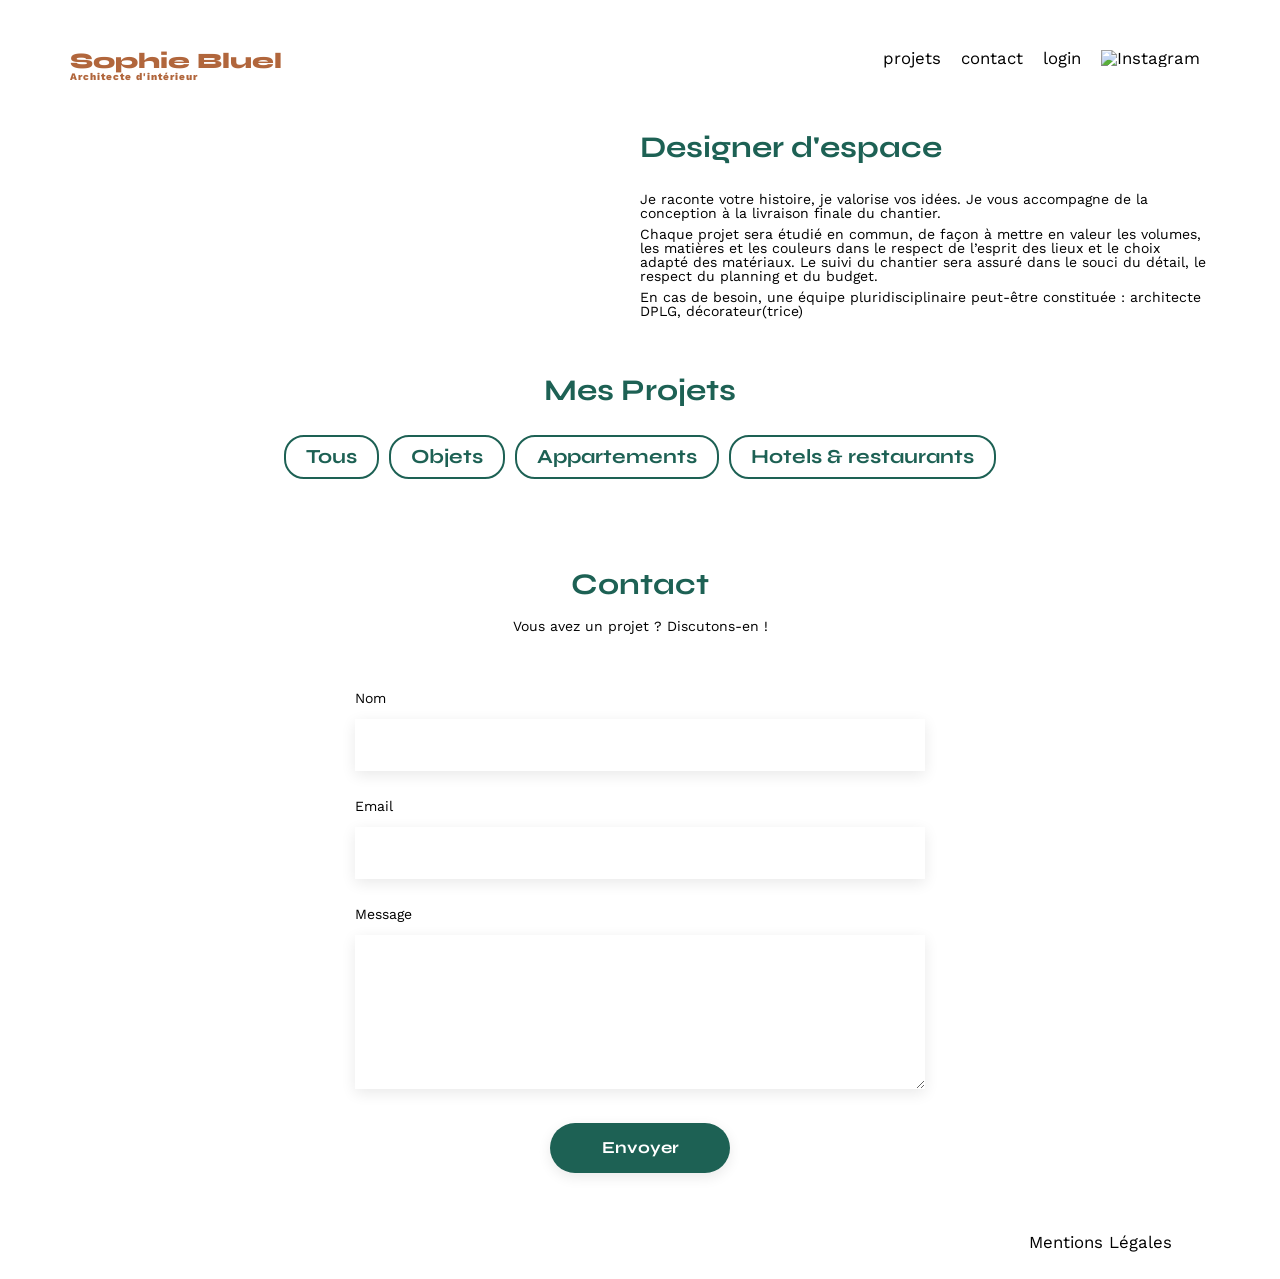
==== commit 6ee11a0d: "récupération travaux back-end + ajout filtres (étape 1)" ====
--- a/FrontEnd/index.html
+++ b/FrontEnd/index.html
@@ -1,139 +1,73 @@
 <!DOCTYPE html>
 <html lang="fr">
-	<head>
-		<meta charset="UTF-8">
-		<title>Sophie Bluel - Architecte d'intérieur</title>
-		<meta name="viewport" content="width=device-width, initial-scale=1.0">
-		<link rel="preconnect" href="https://fonts.googleapis.com">
-		<link rel="preconnect" href="https://fonts.gstatic.com" crossorigin>
-		<link href="https://fonts.googleapis.com/css2?family=Syne:wght@700;800&family=Work+Sans&display=swap"
-			rel="stylesheet">
-		<meta name="description" content="">
-		<script src="https://kit.fontawesome.com/73f071f21b.js" crossorigin="anonymous"></script>
-		<link rel="stylesheet" href="./assets/style.css">
-	</head>
+<head>
+	<meta charset="UTF-8">
+	<title>Sophie Bluel - Architecte d'intérieur</title>
+	<meta name="viewport" content="width=device-width, initial-scale=1.0">
+	<link rel="preconnect" href="https://fonts.googleapis.com">
+	<link rel="preconnect" href="https://fonts.gstatic.com" crossorigin>
+	<link href="https://fonts.googleapis.com/css2?family=Syne:wght@700;800&family=Work+Sans&display=swap" rel="stylesheet">
+	<meta name="description" content="">
+	<link rel="stylesheet" href="./assets/style.css">
+	<script type="module" src="./scripts/gallerie.js" defer></script>
+</head>
+<body>
+<header>
+	<h1>Sophie Bluel <span>Architecte d'intérieur</span></h1>
+	<nav>
+		<ul>
+			<li>projets</li>
+			<li>contact</li>
+			<li>login</li>
+			<li><img src="./assets/icons/instagram.png" alt="Instagram"></li>
+		</ul>
+	</nav>
+</header>
+<main>
+	<section id="introduction">
+		<figure>
+			<img src="./assets/images/sophie-bluel.png" alt="">
+		</figure>
+		<article>
+			<h2>Designer d'espace</h2>
+			<p>Je raconte votre histoire, je valorise vos idées. Je vous accompagne de la conception à la livraison finale du chantier.</p>
+			<p>Chaque projet sera étudié en commun, de façon à mettre en valeur les volumes, les matières et les couleurs dans le respect de l’esprit des lieux et le choix adapté des matériaux. Le suivi du chantier sera assuré dans le souci du détail, le respect du planning et du budget.</p>
+			<p>En cas de besoin, une équipe pluridisciplinaire peut-être constituée : architecte DPLG, décorateur(trice)</p>
+		</article>
+	</section>
+	<section id="portfolio">
+		<h2>Mes Projets</h2>
+		<div class="filtres">
+			<button class="btn-tous">Tous</button>
+			<button class="btn-objets">Objets</button>
+			<button class="btn-apparts">Appartements</button>
+			<button class="btn-hotels">Hotels & restaurants</button>
+		</div>
+		<div class="gallery">
 
-	<body class="fontWorkSans font14">
-		<header>
-			<div id="black-bar-edit" style="display: none">
-				<i class="fa-regular fa-pen-to-square" style="color: white;"></i>
-				<p>Mode édition</p>
-			</div>
-			<div class="headerBar flexRow maxWidth1140">
-				<h1 class="fontSyne flexColumn">Sophie Bluel <span class="fontWorkSans">Architecte d'intérieur</span></h1>
-				<nav>
-					<ul class="flexRow">
-						<li><a href=#portfolio>projets</a></li>
-						<li><a href=#contact>contact</a></li>
-						<li id="login-menu"><a href="login.html">login</a></li>
-						<li id="logout-menu" style="display: none">logout</li>
-						<li><img src="./assets/icons/instagram.png" alt="Instagram"></li>
-					</ul>
-				</nav>
-			</div>
-		</header>
-		<main class="marginAuto maxWidth1140">
-			<section class="flexRow alignItemsCenter" id="introduction">
-				<figure>
-					<img src="./assets/images/sophie-bluel.png" alt="Photo Sophie Bluel">
-				</figure>
-				<article>
-					<h2 class="fontSyne">Designer d'espace</h2>
-					<p>Je raconte votre histoire, je valorise vos idées. Je vous accompagne de la conception à la livraison
-						finale du chantier.</p>
-					<p>Chaque projet sera étudié en commun, de façon à mettre en valeur les volumes, les matières et les
-						couleurs dans le respect de l’esprit des lieux et le choix adapté des matériaux. Le suivi du
-						chantier sera assuré dans le souci du détail, le respect du planning et du budget.</p>
-					<p>En cas de besoin, une équipe pluridisciplinaire peut-être constituée : architecte DPLG,
-						décorateur(trice)</p>
-				</article>
-			</section>
-			<section id="portfolio">
-				<div id="title-block" class="flexRow alignItemsCenter">
-					<h2 class="fontSyne textAlignCenter">Mes Projets</h2>
-					<p id="edit-button" style="display:none">
-						<a href=#edit-modal><i class="fa-regular fa-pen-to-square" style="color: black;"></i> modifier</a>
-					</p>
-				</div>
-				<p id="filters" class="textAlignCenter" style="visibility: visible;"></p>
-				<div class="gallery">
-				</div>
-			</section>
-			<section id="contact">
-				<h2 class="fontSyne textAlignCenter">Contact</h2>
-				<p class="textAlignCenter">Vous avez un projet ? Discutons-en !</p>
-				<form class="flexColumn textAlignCenter" action="#" method="post">
-					<label for="name">Nom</label>
-					<input type="text" name="name" id="name">
-					<label for="email">Email</label>
-					<input type="email" name="email" id="email">
-					<label for="message">Message</label>
-					<textarea name="message" id="message" cols="30" rows="10"></textarea>
-					<input class="fontSyne textAlignCenter cursorPointer" type="submit" value="Envoyer">
-				</form>
-			</section>
-			<aside id="edit-modal" class="flexRow alignItemsCenter" style="display: none;">
-				<div class="modalWrapper">
-					<div class="flexRow" id="back-close-block">
-						<p id="back-arrow"><i class="fa-solid fa-arrow-left-long cursorPointer"></i></p>
-						<p id="close-modal"><i class="fa-solid fa-xmark cursorPointer" style="color: black;"></i></p>
-					</div>
-					<div id="work-modal" style="display:none">
-						<h3 class="fontWorkSans">Galerie photo</h3>
-						<div id="gallery-modal"></div>
-						<div id="confirmation-modal" style="display:none;">
-							<div id="confirmation-modal-content" class="textAlignCenter">
-								<p>Êtes-vous sûr de vouloir supprimer ce travail ?</p>
-								<button class="fontSyne" id="confirm-delete">Oui</button>
-								<button class="fontSyne" id="cancel-delete">Annuler</button>
-							</div>
-						</div>
-						<div class="encartBouton textAlignCenter">
-							<button class="fontSyne" id="add-photo-button">Ajouter une photo</button>
-						</div>
-					</div>
-					<div id="form-modal" style="display:none">
-						<h3 class="fontWorkSans">Ajout photo</h3>
-						<form id="form-upload-photo">
-							<div class="flexColumn alignItemsCenter" id="upload-zone">
-								<div id="input-zone" class="uploadZone flexRow">
-									<input id="file-upload" type="file" name="image" accept="image/*" style="display:none">
-									<i id="img-icon" class="fa-regular fa-image"></i>
-									<label for="file-upload" id="file-upload-label"
-										class="flexRow font14 cursorPointer alignItemsCenter">+ Ajouter Photo</label>
-									<p id="file-format-information">jpg, png : 4mo max</p>
-									<div id="error-message-block" class="textAlignCenter"></div>
-								</div>
-								<div id="preview-zone" class="uploadZone flexColumn textAlignCenter"></div>
-							</div>
-							<div class="flexColumn" id="photo-information-fields">
-								<label class="fontWorkSans font14" for="title">Titre</label>
-								<input type="text" name="title" id="title">
-								<label for="category" class="font14">Catégorie</label>
-								<select class="fontWorkSans" id="category" name="category"></select>
-							</div>
-							<div class="encartbutton textAlignCenter">
-								<input class="fontSyne textAlignCenter font14 cursorPointer" id="submit-button"
-									type="submit" value="Valider" disabled="true">
-							</div>
-						</form>
-					</div>
-				</div>
-			</aside>
-			<div id="upload-success-message" class="textAlignCenter">
-				<p>Téléchargement terminé</p>
-			</div>
-		</main>
-		<footer class="marginAuto maxWidth1140">
-			<nav>
-				<ul class="flexRow">
-					<li>Mentions Légales</li>
-				</ul>
-			</nav>
-		</footer>
+		</div>
+	</section>
+	<section id="contact">
+		<h2>Contact</h2>
+		<p>Vous avez un projet ? Discutons-en !</p>
+		<form action="#" method="post">
+			<label for="name">Nom</label>
+			<input type="text" name="name" id="name">
+			<label for="email">Email</label>
+			<input type="email" name="email" id="email">
+			<label for="message">Message</label>
+			<textarea name="message" id="message" cols="30" rows="10"></textarea>
+			<input type="submit" value="Envoyer">
+		</form>
+	</section>
+</main>
 
-		<script src="./scripts/script.js" defer></script>
-		<script src="./scripts/scriptlogout.js" defer></script>
-		<script src="./scripts/scriptmodale.js" defer></script>
-	</body>
-</html>+<footer>
+	<nav>
+		<ul>
+			<li>Mentions Légales</li>
+		</ul>
+	</nav>
+</footer>
+</body>
+</html>
--- a/FrontEnd/assets/style.css
+++ b/FrontEnd/assets/style.css
@@ -2,6 +2,7 @@
    v2.0 | 20110126
    License: none (public domain)
 */
+
 html, body, div, span, applet, object, iframe,
 h1, h2, h3, h4, h5, h6, p, blockquote, pre,
 a, abbr, acronym, address, big, cite, code,
@@ -12,9 +13,9 @@
 fieldset, form, label, legend,
 table, caption, tbody, tfoot, thead, tr, th, td,
 article, aside, canvas, details, embed,
-figure, figcaption, footer, .headerBar, hgroup,
+figure, figcaption, footer, header, hgroup,
 menu, nav, output, ruby, section, summary,
-time, mark, audio, video {
+time, mark, audio, video, button {
 	margin: 0;
 	padding: 0;
 	border: 0;
@@ -30,12 +31,6 @@
 body {
 	line-height: 1;
 }
-.marginAuto {
-	margin: auto;
-}
-.maxWidth1140 {
-	max-width: 1140px;
-}
 ol, ul {
 	list-style: none;
 }
@@ -52,315 +47,171 @@
 	border-spacing: 0;
 }
 /** end reset css**/
-.fontWorkSans {
+body {
+	max-width: 1140px;
+	margin:auto;
 	font-family: 'Work Sans' ;
-}
-.fontSyne {
-	font-family: 'Syne'
-}
-.textAlignCenter {
-	text-align: center;
-}
-.font14 {
 	font-size: 14px;
 }
-.cursorPointer, li, button {
-	cursor: pointer;
-}
-#introduction img, #contact, #login {
-	margin:auto;
-}
-.flexColumn {
-	display:flex;
+header {
+	display: flex;
+	justify-content: space-between;
+	margin: 50px 0
+}
+section {
+	margin: 50px 0
+}
+
+h1{
+	display: flex;
 	flex-direction: column;
-}
-.flexRow {
-	display: flex;
-}
-.alignItemsCenter, nav ul, #upload-zone, #confirmation-modal {
-	align-items: center;
-}
-#file-upload-label{
-	align-self: center;
-}
-.headerBar, #back-close-block{
-	justify-content: space-between;
-}
-.headerBar{
-	margin: 50px auto;
-}
-section{
-	margin: 50px 0;
-}
-h1{
+	font-family: 'Syne';
 	font-size: 22px;
 	font-weight: 800;
 	color: #B1663C
 }
+
 h1 > span {
+	font-family: 'Work Sans';
 	font-size:10px;
 	letter-spacing: 0.1em;
-}
-a {
-	text-decoration: none;
-	color: black;
-}
+;
+}
+
 h2{
+	font-family: 'Syne';
 	font-weight: 700;
 	font-size: 30px;
 	color: #1D6154
 }
-h3{
-	font-weight: 400;
-	font-size: 26px;
-}
-
 nav ul {
+	display: flex;
+	align-items: center;
 	list-style-type: none;
+
 }
 nav li {
 	padding: 0 10px;
 	font-size: 1.2em;
 }
+
 li:hover {
 	color: #B1663C;
 }
-#introduction figure, #introduction article {
-	flex: 1;
+#introduction {
+	display: flex;
+	align-items: center;
+}
+#introduction figure {
+	flex: 1
 }
 #introduction img {
 	display: block;
-}
-#introduction img, #gallery-modal, #form-upload-photo, #work-modal .encartBouton {
+	margin: auto;
 	width: 80%;
+}
+
+#introduction article {
+	flex: 1
 }
 #introduction h2 {
 	margin-bottom: 1em;
 }
+
 #introduction p {
 	margin-bottom: 0.5em;
 }
-.gallery, #gallery-modal img, .gallery img, #edit-modal, #confirmation-modal {
+#portfolio h2 {
+	text-align: center;
+	margin-bottom: 1em;
+}
+
+/* boutons filtres */
+
+.filtres {
+    display: flex;
+	justify-content: center;
+	margin-bottom: 40px;
+    gap: 10px;
+}
+
+.filtres button {
+	font-family: 'Syne';
+	font-weight: 700;
+	font-size: 20px;
+    padding: 10px 20px;
+    border: 2px solid #1D6154;
+    border-radius: 20px;
+    background-color: transparent;
+    color: #1D6154;
+    cursor: pointer;
+}
+
+.filtres button:hover {
+    background-color: #1D6154;
+    color: white;
+}
+
+/*  */
+
+.gallery {
 	width: 100%;
-}
-.gallery {
 	display: grid;
 	grid-template-columns: 1fr 1fr 1fr;
 	grid-column-gap: 20px;
 	grid-row-gap: 20px;
 }
-#gallery-modal {
-	display: grid;
-	grid-template-columns: 1fr 1fr 1fr 1fr 1fr;
-	grid-column-gap: 10px;
-	grid-row-gap: 25px;
-}
-#gallery-modal figure{
-	position: relative;
-}
-.deleteIcon {
-	font-size:11px;
-}
-#work-modal, #form-modal {
-	gap:3em;
-}
-.pDeleteIcon, #black-bar-edit, #title-block, #edit-modal, #file-upload-label, #confirmation-modal {
-	justify-content: center;
-}
-.pDeleteIcon {
-	padding:5px;
-	width:12%;
-	height:10%;
-	background-color: black;
-	position:absolute;
-	right:5px;
-	top:5px;
-	border-radius: 2px;
-}
-#black-bar-edit {
+
+.gallery img {
 	width: 100%;
-}
-#contact, #login {
+
+}
+#contact {
 	width: 50%;
-}
-.encartBouton {
-	border-top:solid 1px rgba(179,179,179,1);
-}
-#edit-button {
-	position:absolute;
-	left:70%;
-}
-#login h2, #contact h2{
+margin: auto;
+}
+#contact > * {
+	text-align: center;
+
+}
+#contact h2{
 	margin-bottom: 20px;
 }
-#login form, #contact form {
+#contact form {
 	text-align: left;
 	margin-top:30px;
-}
-#login input, #contact input {
+	display: flex;
+	flex-direction: column;
+}
+
+#contact input {
 	height: 50px;
 	font-size: 1.2em;
 	border: none;
 	box-shadow: 0px 4px 14px rgba(0, 0, 0, 0.09);
 }
-#login label, #contact label, #login-error-message {
+#contact label {
 	margin: 2em 0 1em 0;
 }
 #contact textarea {
 	border: none;
 	box-shadow: 0px 4px 14px rgba(0, 0, 0, 0.09);
 }
+
 input[type="submit"]{
+	font-family: 'Syne';
 	font-weight: 700;
 	color: white;
 	background-color: #1D6154;
 	margin : 2em auto ;
 	width: 180px;
+	text-align: center;
 	border-radius: 60px ;
 }
+
 footer nav ul {
+	display: flex;
 	justify-content: flex-end;
 	margin: 2em
 }
-button {
-	margin : 2em 0.5em 2em 0.5em;
-	padding : 0.5em 1em;
-	font-weight: 700;
-	font-size:100%;
-	color : rgba(29, 97, 84, 1);
-	border-radius: 60px;
-	border-color: rgba(29, 97, 84, 1);
-	background-color: transparent;
-}
-#submit-button {
-	height: 36px;
-	font-weight: 700;
-}
-#submit-button:disabled {
-	background-color: rgba(167, 167, 167, 1);
-	border:none;
-	pointer-events:none;
-}
-button:hover {
-	color : rgba(255, 255, 255, 1);
-	background-color: rgba(29, 97, 84, 1);
-}
-#forget-password{
-	text-decoration: underline;
-}
-ul li span {
-	font-weight: 600;
-}
-#login-error-message {
-	color : red;
-}
-#black-bar-edit {
-	gap:1em;
-	background-color: black;
-	color: white;
-	padding : 1.5em 0;
-}
-#edit-modal {
-	position:fixed;
-	top:0;
-	left:0;
-	height:100%;
-	background : rgba(0, 0, 0, 0.8) ;
-}
-#confirmation-modal-content p, #confirm-delete, #cancel-delete {
-	margin: 1em 0.5em 0.5em 0.5em;
-}
-.modalWrapper {
-	width: 45%;
-	background-color: white;
-	border-radius: 10px;
-	padding: 1em;
-	margin: 1em;
-}
-#photo-information-fields {
-	padding-bottom: 2em;
-}
-.uploadZone {
-	height:100%;
-	justify-content: space-around;
-	text-align: center;
-	flex-direction: column;
-	display: flex;
-}
-.uploadZone img{
-	max-height:169px;
-	max-width: 100%;
-}
-#upload-zone.image-uploaded #input-zone {
-	display: none;	
-}
-#upload-zone #preview-zone {
-	display: none;	
-}
-#upload-zone.image-uploaded #preview-zone {
-	display: flex;
-}
-#file-upload-label {
-	width: 173px;
-	height: 36px;
-	border-radius:50px;
-	background-color: rgba(203, 214, 220, 1);
-	color:rgba(48, 102, 133, 1);
-	font-weight: 500;
-}
-#photo-information-fields input, #photo-information-fields select {
-	height:2.5em;
-	box-shadow: 0px 4px 14px 0px rgba(0, 0, 0, 0.09);
-	border-color:rgba(255, 255, 255, 1);
-	border:1px solid transparent;
-}
-#photo-information-fields label {
-	font-weight: 500;
-	padding-top: 1.5em;
-	padding-bottom: 0.5em;
-}
-#file-format-information {
-	font-size:10px;
-}
-#upload-zone {
-	height:169px;
-	gap: 1em;
-	background-color: rgba(232, 241, 246, 1);
-}
-#img-icon {
-	font-size:68px;
-	color:rgba(185, 197, 204, 1);
-}
-#confirmation-modal {
-    position: fixed;
-    top: 0;
-    left: 0;
-    height: 100%;
-    background-color: rgba(0, 0, 0, 0.5);
-    z-index: 1000;
-}
-#confirmation-modal-content {
-    background-color: white;
-    padding: 20px;
-    border-radius: 5px;
-}
-#upload-success-message {
-	display:none;
-}
-#upload-success-message.open {
-	display:flex;
-	justify-content: center;
-	align-items: center;
-	margin:auto;
-	position: fixed;
-	right:0;
-    left: 0;
-	bottom:20px;
-    height: 60px;
-	width: 30%;
-    background-color: rgba(232, 241, 246, 1);
-    z-index: 1000;
-	border-radius:10px;
-	border-color: black;
-	box-shadow: 0px 4px 14px rgba(0, 0, 0, 0.09);
-}
+
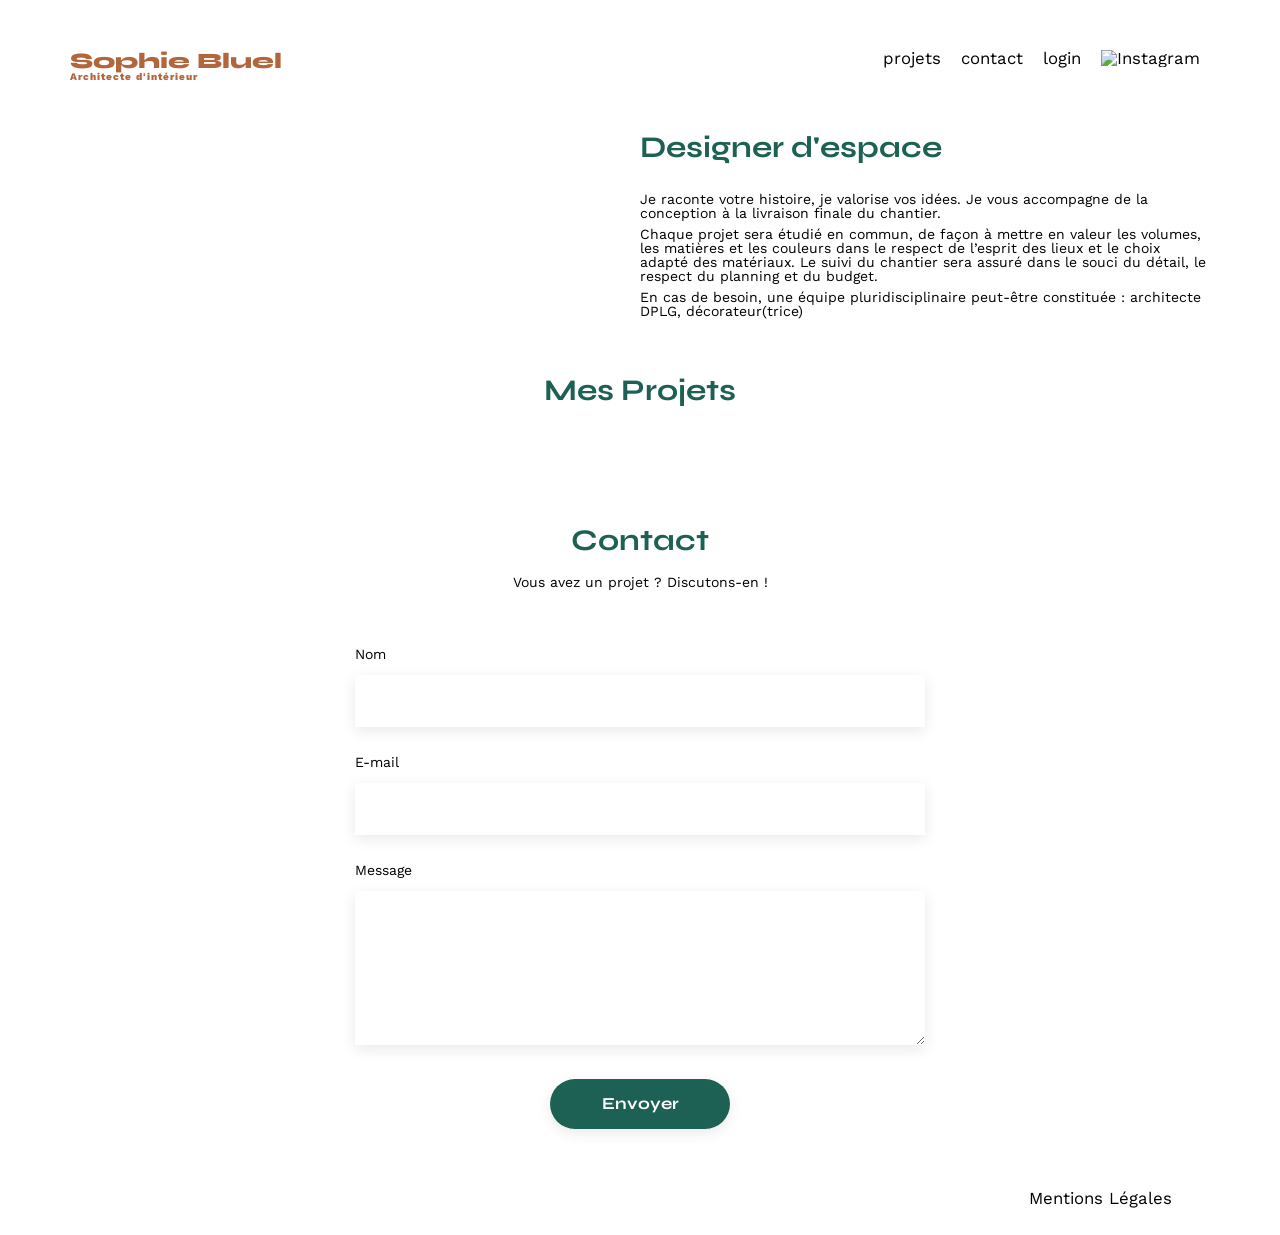
==== commit 600ae4ae: "corrections boutons filtres + page de connexion (étape 1bis + étape 2) / galleries.js renommé works." ====
--- a/FrontEnd/index.html
+++ b/FrontEnd/index.html
@@ -9,16 +9,16 @@
 	<link href="https://fonts.googleapis.com/css2?family=Syne:wght@700;800&family=Work+Sans&display=swap" rel="stylesheet">
 	<meta name="description" content="">
 	<link rel="stylesheet" href="./assets/style.css">
-	<script type="module" src="./scripts/gallerie.js" defer></script>
+	<script type="module" src="./scripts/works.js" defer></script>
 </head>
 <body>
 <header>
 	<h1>Sophie Bluel <span>Architecte d'intérieur</span></h1>
 	<nav>
 		<ul>
-			<li>projets</li>
-			<li>contact</li>
-			<li>login</li>
+			<li><a href="./index.html">projets</a></li>
+			<li><a href="#contact">contact</a></li>
+			<li><a href="./login.html">login</a></li>
 			<li><img src="./assets/icons/instagram.png" alt="Instagram"></li>
 		</ul>
 	</nav>
@@ -38,10 +38,7 @@
 	<section id="portfolio">
 		<h2>Mes Projets</h2>
 		<div class="filtres">
-			<button class="btn-tous">Tous</button>
-			<button class="btn-objets">Objets</button>
-			<button class="btn-apparts">Appartements</button>
-			<button class="btn-hotels">Hotels & restaurants</button>
+			
 		</div>
 		<div class="gallery">
 
@@ -52,11 +49,11 @@
 		<p>Vous avez un projet ? Discutons-en !</p>
 		<form action="#" method="post">
 			<label for="name">Nom</label>
-			<input type="text" name="name" id="name">
-			<label for="email">Email</label>
-			<input type="email" name="email" id="email">
+			<input type="text" name="name" id="name" autocomplete="name">
+			<label for="email">E-mail</label>
+			<input type="email" name="email" id="email" autocomplete="email">
 			<label for="message">Message</label>
-			<textarea name="message" id="message" cols="30" rows="10"></textarea>
+			<textarea name="message" id="message" cols="30" rows="10" autocomplete="on"></textarea>
 			<input type="submit" value="Envoyer">
 		</form>
 	</section>
--- a/FrontEnd/assets/style.css
+++ b/FrontEnd/assets/style.css
@@ -58,6 +58,7 @@
 	justify-content: space-between;
 	margin: 50px 0
 }
+
 section {
 	margin: 50px 0
 }
@@ -152,7 +153,12 @@
     color: white;
 }
 
-/*  */
+.filtres button.active {
+    background-color: #1D6154;
+    color: white;
+}
+
+/* end boutons filtres */
 
 .gallery {
 	width: 100%;
@@ -166,31 +172,48 @@
 	width: 100%;
 
 }
-#contact {
+
+/*  */
+
+#login {
+	padding-top: 50px;
+	padding-bottom: 150px;
+}
+
+.login-error {
+    text-align: center;
+    padding-top: 20px;
+    color: #1D6154;
+}
+
+/*  */
+
+#contact, #login {
 	width: 50%;
-margin: auto;
-}
-#contact > * {
+	margin: auto;
+}
+
+#contact > *, #login > * {
 	text-align: center;
 
 }
-#contact h2{
+#contact h2, #login h2 {
 	margin-bottom: 20px;
 }
-#contact form {
+#contact form, #login form {
 	text-align: left;
 	margin-top:30px;
 	display: flex;
 	flex-direction: column;
 }
 
-#contact input {
+#contact input, #login input {
 	height: 50px;
 	font-size: 1.2em;
 	border: none;
 	box-shadow: 0px 4px 14px rgba(0, 0, 0, 0.09);
 }
-#contact label {
+#contact label, #login label {
 	margin: 2em 0 1em 0;
 }
 #contact textarea {
@@ -207,11 +230,36 @@
 	width: 180px;
 	text-align: center;
 	border-radius: 60px ;
+	cursor: pointer;
+}
+
+/*  */
+
+input[type="submit"]:hover {
+	opacity: 0.8;
+}
+
+input[type="submit"]:active {
+	opacity: 0.5;
+}
+
+/*  */
+
+nav a {
+	color: black;
+	text-decoration:none;
+}
+
+nav a:hover {
+	color: #B1663C;
+}
+
+#login a {
+	color: black;
 }
 
 footer nav ul {
 	display: flex;
 	justify-content: flex-end;
-	margin: 2em
-}
-
+	margin: 2em;
+}
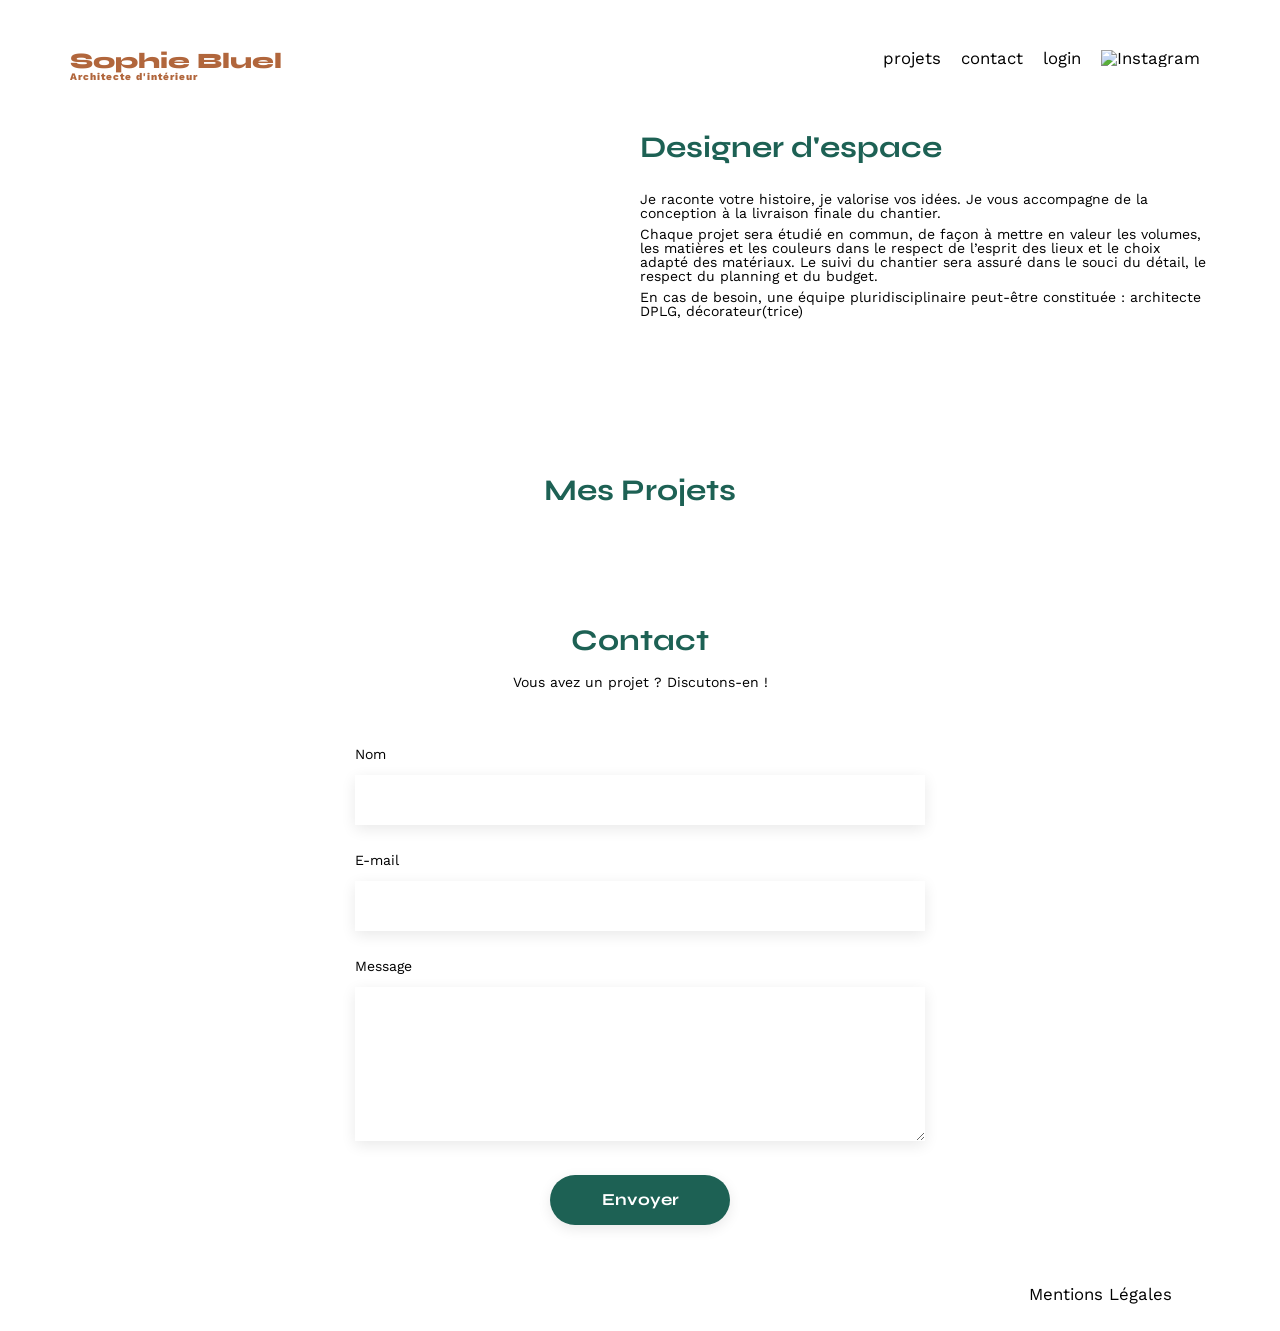
==== commit 1768b4d9: "Etape 3.1 ajout fenêtre modale + étape 3.2 suppression de travaux" ====
--- a/FrontEnd/index.html
+++ b/FrontEnd/index.html
@@ -7,9 +7,11 @@
 	<link rel="preconnect" href="https://fonts.googleapis.com">
 	<link rel="preconnect" href="https://fonts.gstatic.com" crossorigin>
 	<link href="https://fonts.googleapis.com/css2?family=Syne:wght@700;800&family=Work+Sans&display=swap" rel="stylesheet">
+	<link href="https://cdnjs.cloudflare.com/ajax/libs/font-awesome/6.0.0/css/all.min.css" rel="stylesheet">
 	<meta name="description" content="">
 	<link rel="stylesheet" href="./assets/style.css">
 	<script type="module" src="./scripts/works.js" defer></script>
+	<script src="./scripts/modale.js" defer></script>
 </head>
 <body>
 <header>
@@ -18,7 +20,7 @@
 		<ul>
 			<li><a href="./index.html">projets</a></li>
 			<li><a href="#contact">contact</a></li>
-			<li><a href="./login.html">login</a></li>
+			<li><a href="./login.html" id="loginout">login</a></li>
 			<li><img src="./assets/icons/instagram.png" alt="Instagram"></li>
 		</ul>
 	</nav>
--- a/FrontEnd/assets/style.css
+++ b/FrontEnd/assets/style.css
@@ -102,6 +102,7 @@
 #introduction {
 	display: flex;
 	align-items: center;
+	padding-bottom: 100px;
 }
 #introduction figure {
 	flex: 1
@@ -125,6 +126,139 @@
 #portfolio h2 {
 	text-align: center;
 	margin-bottom: 1em;
+	align-items: center;
+}
+
+.gallery {
+	width: 100%;
+	display: grid;
+	grid-template-columns: 1fr 1fr 1fr;
+	grid-column-gap: 20px;
+	grid-row-gap: 20px;
+}
+
+.gallery img {
+	width: 100%;
+}
+
+#contact, #login {
+	width: 50%;
+	margin: auto;
+}
+
+#contact > *, #login > * {
+	text-align: center;
+
+}
+#contact h2, #login h2 {
+	margin-bottom: 20px;
+}
+#contact form, #login form {
+	text-align: left;
+	margin-top:30px;
+	display: flex;
+	flex-direction: column;
+}
+
+#contact input, #login input {
+	height: 50px;
+	font-size: 1.2em;
+	border: none;
+	box-shadow: 0px 4px 14px rgba(0, 0, 0, 0.09);
+}
+#contact label, #login label {
+	margin: 2em 0 1em 0;
+}
+#contact textarea {
+	border: none;
+	box-shadow: 0px 4px 14px rgba(0, 0, 0, 0.09);
+}
+
+input[type="submit"]{
+	font-family: 'Syne';
+	font-weight: 700;
+	color: white;
+	background-color: #1D6154;
+	margin : 2em auto ;
+	width: 180px;
+	text-align: center;
+	border-radius: 60px ;
+	cursor: pointer;
+}
+
+nav a {
+	color: black;
+	text-decoration:none;
+}
+
+nav a:hover {
+	color: #B1663C;
+}
+
+#login a {
+	color: black;
+}
+
+footer nav ul {
+	display: flex;
+	justify-content: flex-end;
+	margin: 2em;
+}
+
+/* mode admin */
+
+.bandeau-edition {
+    position: fixed;
+    top: 0;
+    left: 0;
+    width: 100%;
+    background-color: black;
+    color: white;
+    text-align: center;
+    padding: 20px 0;
+	display: flex;
+    align-items: center;
+    justify-content: center;
+    gap: 10px;
+}
+
+.bandeau-edition i {
+	font-weight: 200;
+}
+
+.bandeau-edition p {
+    margin: 0;
+}
+
+.header-plus {
+  	padding-top: 50px; 
+}
+
+/*  lien boite modale */
+
+.h2-plus {
+	padding-bottom: 3em;
+	display: flex;
+    align-items: center;
+    justify-content: center;
+}
+
+.lien-modale {
+	margin-left: 30px;
+	font-size: 15px;
+	color: black;
+    text-decoration: none;
+	font-family: 'Work Sans';
+	font-weight: 100;
+}
+
+.lien-modale:hover {
+	color: #B1663C;
+}
+
+.lien-modale i {
+	font-weight: 100;
+	margin-right: 5px;
 }
 
 /* boutons filtres */
@@ -158,26 +292,16 @@
     color: white;
 }
 
-/* end boutons filtres */
-
-.gallery {
-	width: 100%;
-	display: grid;
-	grid-template-columns: 1fr 1fr 1fr;
-	grid-column-gap: 20px;
-	grid-row-gap: 20px;
-}
-
-.gallery img {
-	width: 100%;
-
-}
-
-/*  */
+.filtres-off {
+	display: none;
+}
+
+/* formulaire login */
 
 #login {
 	padding-top: 50px;
 	padding-bottom: 150px;
+	text-align: center;
 }
 
 .login-error {
@@ -186,54 +310,9 @@
     color: #1D6154;
 }
 
-/*  */
-
-#contact, #login {
-	width: 50%;
-	margin: auto;
-}
-
-#contact > *, #login > * {
-	text-align: center;
-
-}
-#contact h2, #login h2 {
-	margin-bottom: 20px;
-}
-#contact form, #login form {
-	text-align: left;
-	margin-top:30px;
-	display: flex;
-	flex-direction: column;
-}
-
-#contact input, #login input {
-	height: 50px;
-	font-size: 1.2em;
-	border: none;
-	box-shadow: 0px 4px 14px rgba(0, 0, 0, 0.09);
-}
-#contact label, #login label {
-	margin: 2em 0 1em 0;
-}
-#contact textarea {
-	border: none;
-	box-shadow: 0px 4px 14px rgba(0, 0, 0, 0.09);
-}
-
-input[type="submit"]{
-	font-family: 'Syne';
-	font-weight: 700;
-	color: white;
-	background-color: #1D6154;
-	margin : 2em auto ;
-	width: 180px;
-	text-align: center;
-	border-radius: 60px ;
-	cursor: pointer;
-}
-
-/*  */
+#login a:hover {
+	color: #B1663C;
+}
 
 input[type="submit"]:hover {
 	opacity: 0.8;
@@ -243,23 +322,146 @@
 	opacity: 0.5;
 }
 
-/*  */
-
-nav a {
-	color: black;
-	text-decoration:none;
-}
-
-nav a:hover {
-	color: #B1663C;
-}
-
-#login a {
-	color: black;
-}
-
-footer nav ul {
-	display: flex;
-	justify-content: flex-end;
-	margin: 2em;
-}
+/*  boite modale */
+
+* {
+    box-sizing: border-box;
+}
+
+.modal {
+    position: fixed;
+	display: flex;
+    align-items: center;
+    justify-content: center;
+    top: 0;
+    left: 0;
+    width: 100%;
+	height: 100%;
+    background: rgba(0, 0, 0, 0.6);
+	z-index: 1000;
+	animation: fadeIn .5s both;
+}
+
+.modal-hidden {
+	display: none;
+}
+
+.modal[aria-hidden="true"] {
+	animation-name: fadeOut;
+}
+
+.modal-wrapper1 {
+	display: flex;
+	flex-direction: column;
+    align-items: center;
+    overflow: auto;
+    width: 600px;
+	height: 700px;
+    max-width: calc(100vw - 20px);
+    max-height: calc(100vh - 20px);
+    padding: 30px;
+    background-color: #fff;
+	border-radius: 15px;
+	animation: slideFromTop .5s both;
+}
+
+.modal[aria-hidden="true"] .modal-wrapper1 {
+	animation-name: slideToBottom;
+}
+
+@keyframes fadeIn {
+	from { opacity: 0; }
+	to { opacity: 1; }
+}
+
+@keyframes fadeOut {
+	from { opacity: 1; }
+	to { opacity: 0; }
+}
+
+@keyframes slideFromTop {
+	from { transform: translateY(-50px); }
+	to { transform: translateY(0px); }
+}
+
+@keyframes slideToBottom {
+	from { transform: translateY(0px); }
+	to { transform: translateY(50px); }
+}
+
+#titlemodal {
+	font-family: 'Work Sans';
+	font-size: 30px;
+	padding-top: 20px;
+	padding-bottom: 20px;
+}
+
+.js-modal-close {
+	align-self: flex-end;
+	background-color: white;
+	cursor: pointer;
+}
+
+.js-modal-close:hover {
+	opacity: 0.8;
+}
+
+.js-modal-close:active {
+	opacity: 0.5;
+}
+
+.js-modal-close span {
+	display: none;
+}
+
+.modal-gallery {
+	width: 100%;
+	display: grid;
+	grid-template-columns: 1fr 1fr 1fr 1fr 1fr;
+	grid-column-gap: 10px;
+	grid-row-gap: 30px;
+	margin: 30px;
+	padding: 0 50px;
+}
+
+.modal-gallery figure {
+	position: relative;
+}
+
+.modal-gallery img {
+	max-width: 100%;
+    height: auto; 
+	object-fit: contain;
+}
+
+.delete-div {
+	position: absolute;
+	top: 5px;
+    right: 5px;
+	display: inline-flex;
+	background-color: black;
+	justify-content: center;
+    align-items: center;
+	width: 22px;
+    height: 22px;
+	border-radius: 15%;
+	cursor: pointer;
+}
+
+.delete-button {
+	cursor: pointer;
+}
+
+.delete-div:hover {
+	opacity: 0.8;
+}
+
+.delete-div:active {
+	opacity: 0.5;
+}
+
+.fa-trash-can {
+	color: white;
+	background-color: black;
+    display: block;
+}
